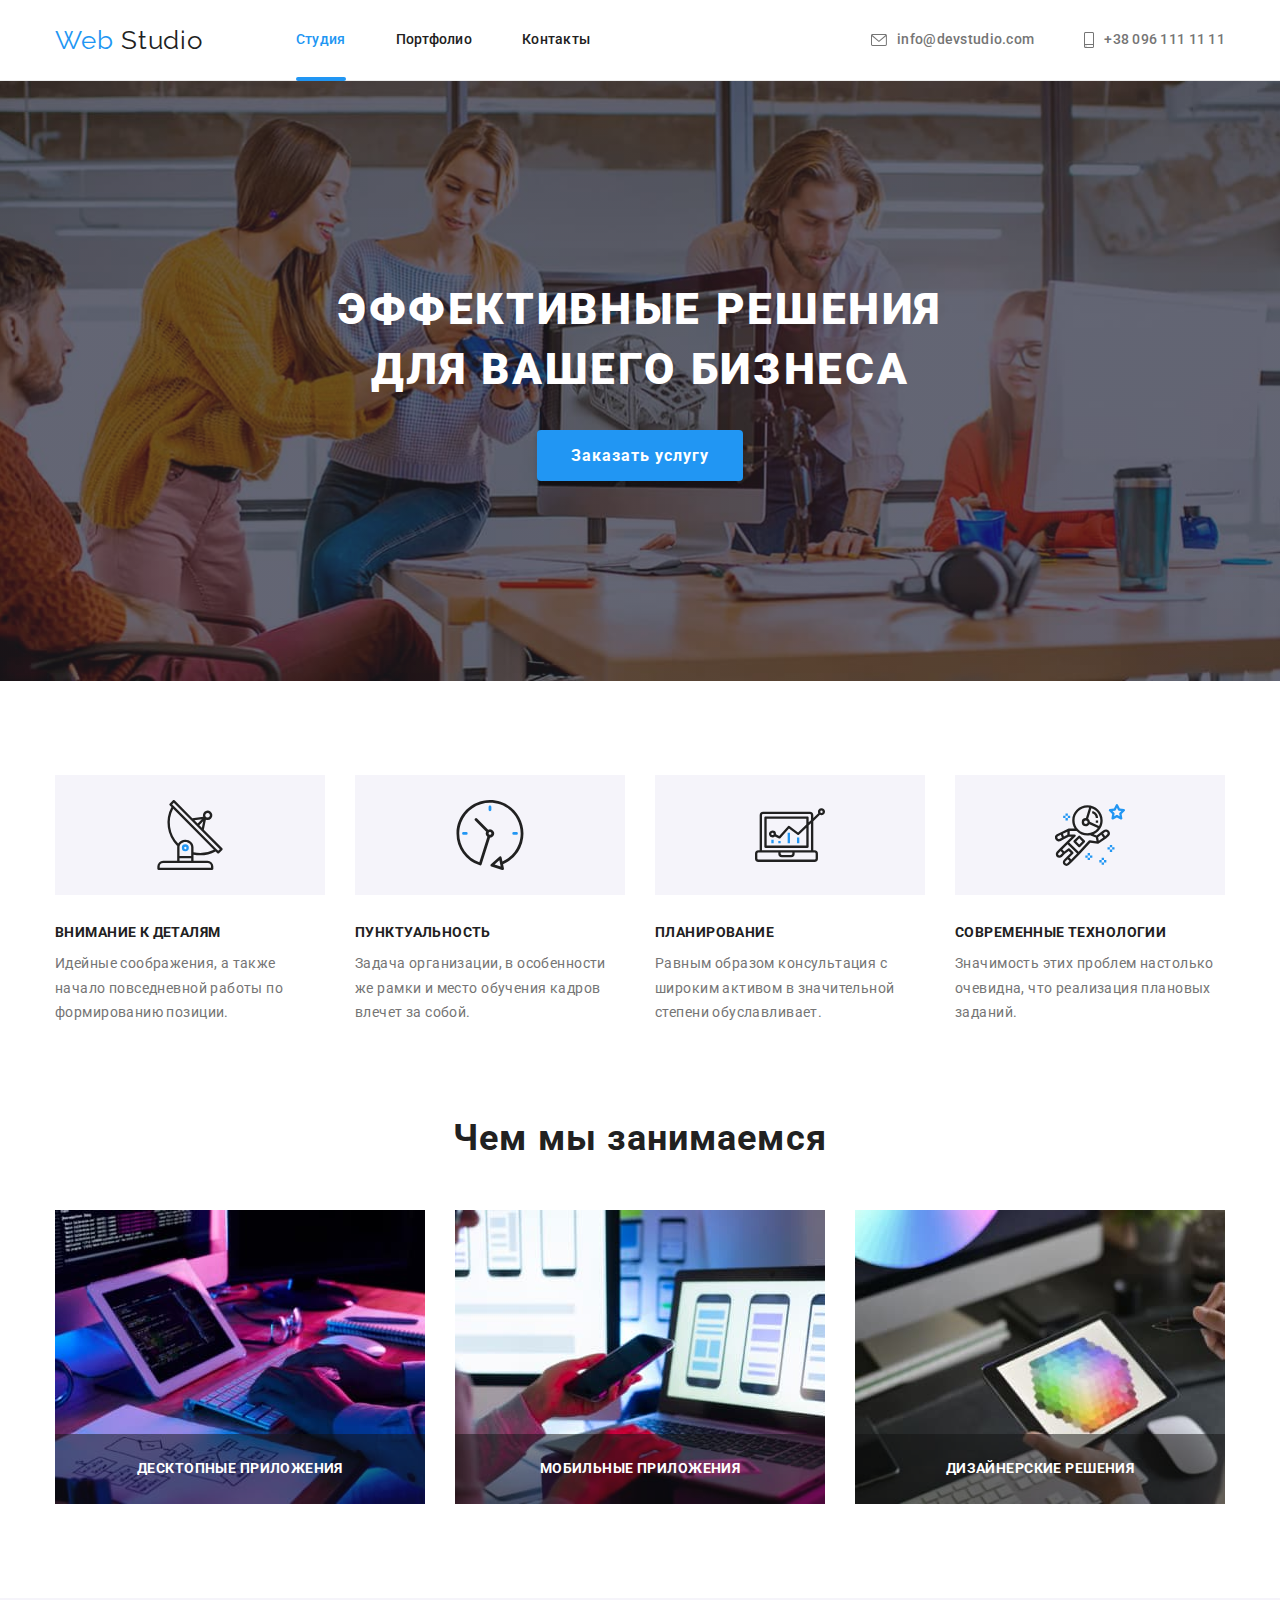
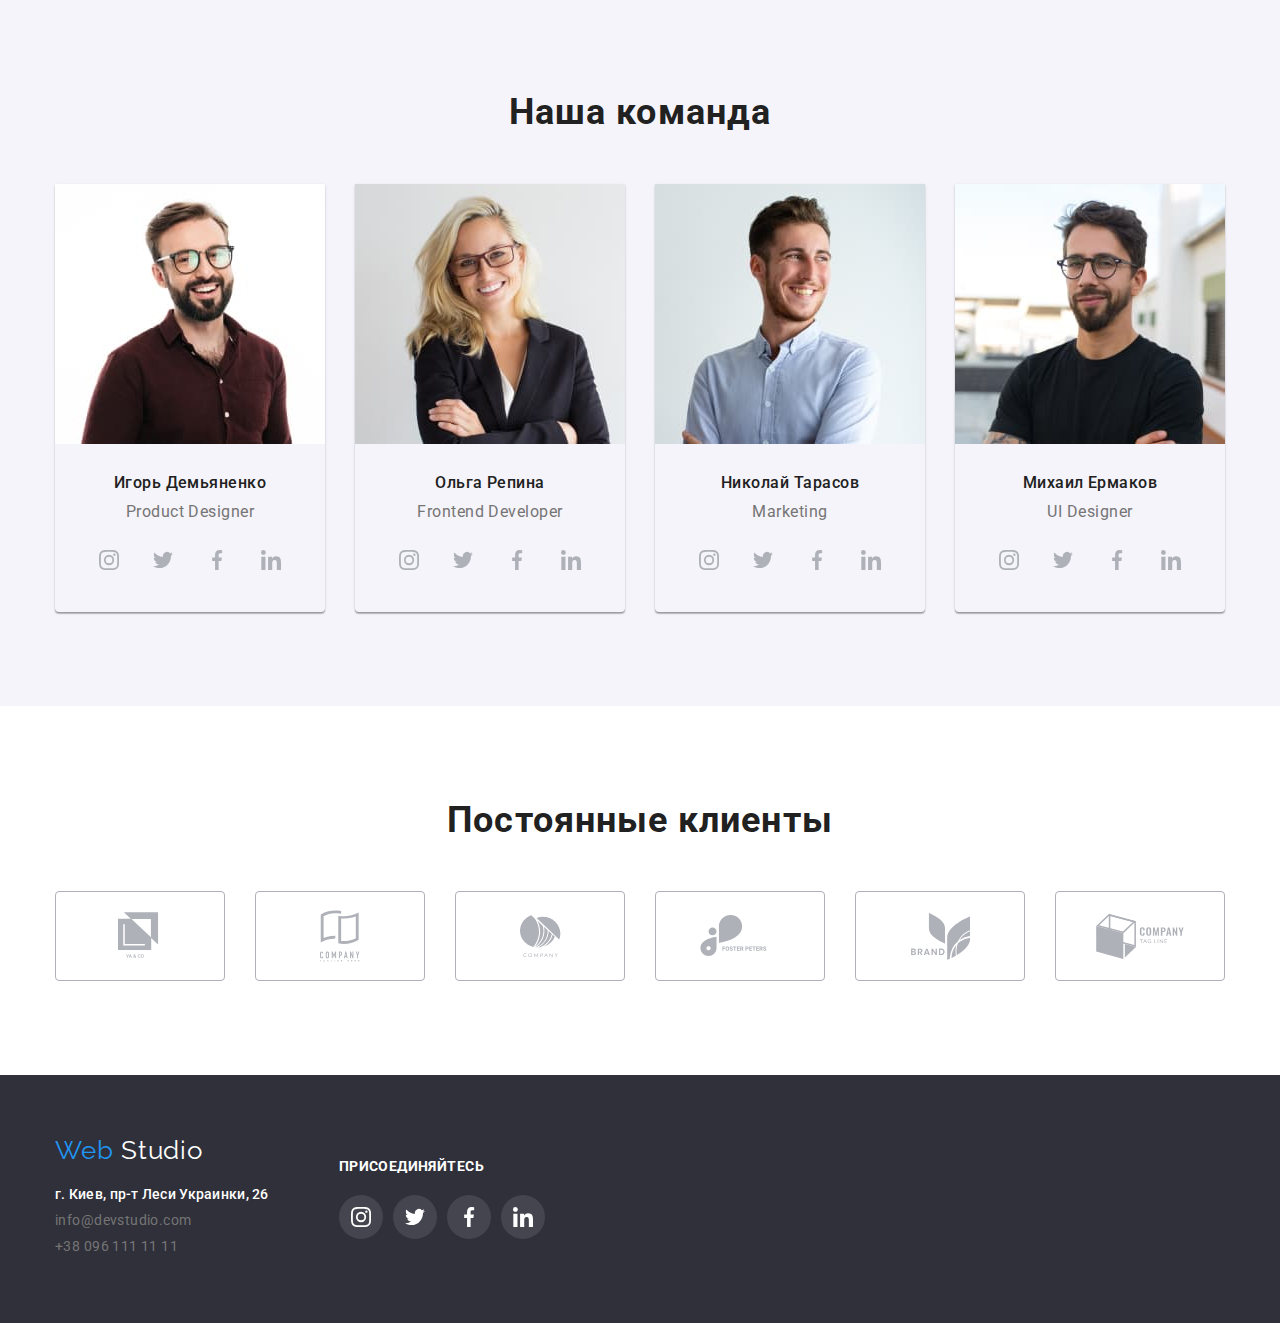
==== index.html @ 1b4ca652 "add animation" ====
<!DOCTYPE html>
<html lang="ru">
	<head>
		<meta charset="UTF-8" />
		<meta name="viewport" content="width=device-width, initial-scale=1.0" />
		<title>Студия</title>
		<link
			href="https://fonts.googleapis.com/css2?family=Raleway:wght@700&family=Roboto:wght@400;500;700;900&display=swap"
			rel="stylesheet"
		/>
		<link
			rel="stylesheet"
			href="https://cdnjs.cloudflare.com/ajax/libs/modern-normalize/1.0.0/modern-normalize.min.css"
		/>
		<link rel="stylesheet" href="./css/styles.css" />
	</head>

	<!-- ШАПКА -->

	<body>
		<header class="header-page">
			<div class="container header">
				<nav class="navigation">
					<a class="logo" href="./index.html">
						<span class="web">Web</span>
						Studio
					</a>
					<ul class="list nav">
						<li class="link"><a href="./index.html" class="link-page current">Студия</a></li>
						<li class="link"><a href="./portfolio.html" class="link-page">Портфолио</a></li>
						<li class="link"><a href="#footer" class="link-page">Контакты</a></li>
					</ul>
				</nav>
				<ul class="list address up">
					<li class="link">
						<a href="mailto:info@devstudio.com" class="link-contacts up">
							<svg class="icon-address" width="16px" height="12px">
								<use href="./images/icon/sprite.svg#icon-mail"></use>
							</svg>
							info@devstudio.com
						</a>
					</li>
					<li class="link">
						<a href="tel:380961111111" class="link-contacts up">
							<svg class="icon-address" width="10px" height="16px">
								<use href="./images/icon/sprite.svg#icon-smartphone"></use>
							</svg>
							+38 096 111 11 11
						</a>
					</li>
				</ul>
			</div>
		</header>

		<!--HERO-->

		<main>
			<section class="section hero">
				<div class="container hero">
					<h1 class="main">
						Эффективные решения
						<br />
						для вашего бизнеса
					</h1>
					<button class="button-hero" data-modal-open>Заказать услугу</button>
				</div>
			</section>

			<!--ОСОБЕННОСТИ-->

			<section class="section features">
				<div class="container">
					<h2 hidden>Особенности</h2>
					<ul class="list features">
						<li class="item-features">
							<h3 class="features-head">Внимание к деталям</h3>
							<p class="features-text">
								Идейные соображения, а также начало повседневной работы по формированию позиции.
							</p>
						</li>
						<li class="item-features">
							<h3 class="features-head">Пунктуальность</h3>
							<p class="features-text">
								Задача организации, в особенности же рамки и место обучения кадров влечет за собой.
							</p>
						</li>
						<li class="item-features">
							<h3 class="features-head">Планирование</h3>
							<p class="features-text">
								Равным образом консультация с широким активом в значительной степени обуславливает.
							</p>
						</li>
						<li class="item-features">
							<h3 class="features-head">Современные технологии</h3>
							<p class="features-text">Значимость этих проблем настолько очевидна, что реализация плановых заданий.</p>
						</li>
					</ul>
				</div>
			</section>

			<!--ЧЕМ МЫ ЗАНИМАЕМСЯ-->

			<section class="section">
				<div class="container">
					<h2 class="heading">Чем мы занимаемся</h2>
					<ul class="list heading">
						<li class="item-heading">
							<div class="position heading">
								<img src="./images/img-box1.jpg" width="370" alt="десктопные приложения" />
								<p class="heading-text">Десктопные приложения</p>
							</div>
						</li>
						<li class="item-heading">
							<div class="position heading">
								<img src="./images/img-box2.jpg" width="370" alt="мобильные приложения" />
								<p class="heading-text">Мобильные приложения</p>
							</div>
						</li>
						<li class="item-heading">
							<div class="position heading">
								<img src="./images/img-box3.jpg" width="370" alt="дизайнерские решения" />
								<p class="heading-text">Дизайнерские решения</p>
							</div>
						</li>
					</ul>
				</div>
			</section>

			<!--НАША КОМАНДА-->

			<section class="section team">
				<div class="container">
					<h2 class="heading">Наша команда</h2>
					<ul class="list team">
						<li class="item-team">
							<img src="./images/img-command1.jpg" width="270" alt="Product Designer" />
							<div class="work-div">
								<h3 class="name">Игорь Демьяненко</h3>
								<p class="work">Product Designer</p>
								<ul class="list social">
									<li>
										<a class="link-social" href="">
											<svg class="icon-social" width="20px" height="20px">
												<use href="./images/icon/sprite.svg#icon-instagram"></use>
											</svg>
										</a>
									</li>
									<li>
										<a class="link-social" href="">
											<svg class="icon-social" width="20px" height="20px">
												<use href="./images/icon/sprite.svg#icon-twitter"></use>
											</svg>
										</a>
									</li>
									<li>
										<a class="link-social" href="">
											<svg class="icon-social" width="20px" height="20px">
												<use href="./images/icon/sprite.svg#icon-facebook"></use>
											</svg>
										</a>
									</li>
									<li>
										<a class="link-social" href="">
											<svg class="icon-social" width="20px" height="20px">
												<use href="./images/icon/sprite.svg#icon-linkedin"></use>
											</svg>
										</a>
									</li>
								</ul>
							</div>
						</li>
						<li class="item-team">
							<img src="./images/img-command2.jpg" width="270" alt="Frontend Developer" />
							<div class="work-div">
								<h3 class="name">Ольга Репина</h3>
								<p class="work">Frontend Developer</p>
								<ul class="list social">
									<li>
										<a class="link-social" href="">
											<svg class="icon-social" width="20px" height="20px">
												<use href="./images/icon/sprite.svg#icon-instagram"></use>
											</svg>
										</a>
									</li>
									<li>
										<a class="link-social" href="">
											<svg class="icon-social" width="20px" height="20px">
												<use href="./images/icon/sprite.svg#icon-twitter"></use>
											</svg>
										</a>
									</li>
									<li>
										<a class="link-social" href="">
											<svg class="icon-social" width="20px" height="20px">
												<use href="./images/icon/sprite.svg#icon-facebook"></use>
											</svg>
										</a>
									</li>
									<li>
										<a class="link-social" href="">
											<svg class="icon-social" width="20px" height="20px">
												<use href="./images/icon/sprite.svg#icon-linkedin"></use>
											</svg>
										</a>
									</li>
								</ul>
							</div>
						</li>
						<li class="item-team">
							<img src="./images/img-command3.jpg" width="270" alt="Marketing" />
							<div class="work-div">
								<h3 class="name">Николай Тарасов</h3>
								<p class="work">Marketing</p>
								<ul class="list social">
									<li>
										<a class="link-social" href="">
											<svg class="icon-social" width="20px" height="20px">
												<use href="./images/icon/sprite.svg#icon-instagram"></use>
											</svg>
										</a>
									</li>
									<li>
										<a class="link-social" href="">
											<svg class="icon-social" width="20px" height="20px">
												<use href="./images/icon/sprite.svg#icon-twitter"></use>
											</svg>
										</a>
									</li>
									<li>
										<a class="link-social" href="">
											<svg class="icon-social" width="20px" height="20px">
												<use href="./images/icon/sprite.svg#icon-facebook"></use>
											</svg>
										</a>
									</li>
									<li>
										<a class="link-social" href="">
											<svg class="icon-social" width="20px" height="20px">
												<use href="./images/icon/sprite.svg#icon-linkedin"></use>
											</svg>
										</a>
									</li>
								</ul>
							</div>
						</li>
						<li class="item-team">
							<img src="./images/img-command4.jpg" width="270" alt="UI Designer" />
							<div class="work-div">
								<h3 class="name">Михаил Ермаков</h3>
								<p class="work">UI Designer</p>
								<ul class="list social">
									<li>
										<a class="link-social" href="">
											<svg class="icon-social" width="20px" height="20px">
												<use href="./images/icon/sprite.svg#icon-instagram"></use>
											</svg>
										</a>
									</li>
									<li>
										<a class="link-social" href="">
											<svg class="icon-social" width="20px" height="20px">
												<use href="./images/icon/sprite.svg#icon-twitter"></use>
											</svg>
										</a>
									</li>
									<li>
										<a class="link-social" href="">
											<svg class="icon-social" width="20px" height="20px">
												<use href="./images/icon/sprite.svg#icon-facebook"></use>
											</svg>
										</a>
									</li>
									<li>
										<a class="link-social" href="">
											<svg class="icon-social" width="20px" height="20px">
												<use href="./images/icon/sprite.svg#icon-linkedin"></use>
											</svg>
										</a>
									</li>
								</ul>
							</div>
						</li>
					</ul>
				</div>
			</section>

			<!--ПОСТОЯННЫЕ КЛИЕНТЫ-->

			<section class="section clients">
				<div class="container clients">
					<h2 class="heading">Постоянные клиенты</h2>
					<ul class="list clients">
						<li class="item-clients">
							<a class="link-clients" href="">
								<svg class="icon-clients" width="44.27px" height="49.23px">
									<use href="./images/icon/sprite.svg#icon-logo-1"></use>
								</svg>
							</a>
						</li>
						<li class="item-clients">
							<a class="link-clients" href="">
								<svg class="icon-clients" width="40px" height="52px">
									<use href="./images/icon/sprite.svg#icon-logo-2"></use>
								</svg>
							</a>
						</li>
						<li class="item-clients">
							<a class="link-clients" href="">
								<svg class="icon-clients" width="41px" height="42.6px">
									<use href="./images/icon/sprite.svg#icon-logo-3"></use>
								</svg>
							</a>
						</li>
						<li class="item-clients">
							<a class="link-clients" href="">
								<svg class="icon-clients" width="79.66px" height="42.02px">
									<use href="./images/icon/sprite.svg#icon-logo-4"></use>
								</svg>
							</a>
						</li>
						<li class="item-clients">
							<a class="link-clients" href="">
								<svg class="icon-clients" width="59px" height="47px">
									<use href="./images/icon/sprite.svg#icon-logo-5"></use>
								</svg>
							</a>
						</li>
						<li class="item-clients">
							<a class="link-clients" href="">
								<svg class="icon-clients" width="88.48px" height="45.44px">
									<use href="./images/icon/sprite.svg#icon-logo-6"></use>
								</svg>
							</a>
						</li>
					</ul>
				</div>
			</section>
		</main>

		<!-- FOOTER -->

		<footer class="footer-page" id="footer">
			<div class="container footer">
				<div class="address-footer">
					<div class="logo-footer">
						<a class="logo down" href="./index.html">
							<span class="web">Web</span>
							Studio
						</a>
					</div>
					<address>
						<ul class="list">
							<li class="link-down">
								<a
									href="https://goo.gl/maps/tncFJS4bmtnmpcFF8"
									class="link-contacts address"
									target="_blank"
									rel="noopener noreferrer"
								>
									г. Киев, пр-т Леси Украинки, 26
								</a>
							</li>
							<li class="link-down">
								<a href="mailto:info@devstudio.com" class="link-contacts down">info@devstudio.com</a>
							</li>
							<li class="link-down"><a href="tel:380961111111" class="link-contacts down">+38 096 111 11 11</a></li>
						</ul>
					</address>
				</div>
				<div class="social-footer">
					<h2 class="features-head">Присоединяйтесь</h2>
					<ul class="list social footer">
						<li>
							<a class="link-social footer" href="">
								<svg class="icon-social" width="20px" height="20px">
									<use href="./images/icon/sprite.svg#icon-instagram"></use>
								</svg>
							</a>
						</li>
						<li>
							<a class="link-social footer" href="">
								<svg class="icon-social" width="20px" height="20px">
									<use href="./images/icon/sprite.svg#icon-twitter"></use>
								</svg>
							</a>
						</li>
						<li>
							<a class="link-social footer" href="">
								<svg class="icon-social" width="20px" height="20px">
									<use href="./images/icon/sprite.svg#icon-facebook"></use>
								</svg>
							</a>
						</li>
						<li>
							<a class="link-social footer" href="">
								<svg class="icon-social" width="20px" height="20px">
									<use href="./images/icon/sprite.svg#icon-linkedin"></use>
								</svg>
							</a>
						</li>
					</ul>
				</div>
			</div>
		</footer>

		<!-- MODALKA -->
		<div class="backdrop is-hidden" data-modal>
			<div class="modal">
				<!-- <div class="button-posicion"> -->
				<button class="button-close" data-modal-close>
					<svg class="icon-close" width="18px" height="18px">
						<use href="./images/icon-2/sprite.svg#icon-close"></use>
					</svg>
				</button>
			</div>
			<!-- </div> -->
		</div>
		<script src="./modal.js"></script>
	</body>
</html>
---- css/styles.css ----
/* COLOR */

:root {
	--primary-text-color: #212121;
	--secondary-text-color: #757575;
	--accent-color: #2196f3;
	--page-footer-color: #2f303a;
}

/* TRANSITION */

:root {
	--duration: 2500ms;
	--timming-function: cubic-bezier(0.4, 0, 0.2, 1);
}

/* ВСЯ СТРАНИЦА */

body {
	background-color: #ffffff;
	color: var(--primary-text-color);
	font-family: Roboto, sans-serif;
	font-size: 14px;
	font-style: normal;

	margin-left: auto;
	margin-right: auto;

	padding-top: 80px;

	/* position: relative;
	top: 0;
	left: 0;
	width: 100%;
	height: 100%;
	background-color: #111111;
	opacity: 0.5; */
}
h1,
h2,
h3,
h4,
h5,
h6,
p {
	margin-top: 0;
	margin-bottom: 0;
}

img {
	display: block;
}
.list {
	list-style: none;
	margin: 0;
	padding: 0;
}
.section {
	padding-top: 94px;
	padding-bottom: 94px;
}
.container {
	width: 1200px;
	padding-left: 15px;
	padding-right: 15px;
	margin-left: auto;
	margin-right: auto;
}
.heading {
	font-weight: 700;
	font-size: 36px;
	line-height: 1.16;
	text-align: center;
	letter-spacing: 0.03em;

	margin-bottom: 50px;
}
.list.features,
.list.heading,
.list.team,
.list.portfolio,
.list.content,
.list.clients,
.list.address.up {
	display: flex;
	align-items: center;
}

/* ЛОГОТИП */

.logo {
	color: #212121;
	font-family: Raleway, sans-serif;
	font-size: 26px;
	line-height: 1.19;
	letter-spacing: 0.03em;
	text-decoration: none;
}
.web {
	color: #2196f3;
}
/* ШАПКА */

.link-page {
	font-weight: 500;
	font-size: 14px;
	line-height: 1.14;
	letter-spacing: 0.02em;
	color: var(--primary-text-color);
	text-decoration: none;

	display: block;
	padding-top: 32px;
	padding-bottom: 32px;

	transition: color var(--duration) var(--timming-function);
}
.list.nav {
	margin-left: 93px;
}
.link-page:hover,
.link-page:focus {
	color: var(--accent-color);
}
.link-page.current {
	color: var(--accent-color);
}
.link-contacts {
	font-weight: 500;
	line-height: 1.14;
	letter-spacing: 0.02em;
	color: var(--secondary-text-color);
	text-decoration: none;

	transition: color var(--duration) var(--timming-function);
}
.link-contacts:hover,
.link-contacts:focus {
	color: var(--accent-color);
}
.header-page {
	border-bottom: 1px solid #ececec;
	position: fixed;
	width: 100%;
	top: 0;
	background-color: #fff;
	z-index: 2;
}

/* ПОДСВЕТКА СТРАНИЦЫ ПОЛОСКОЙ */

.link .link-page.current {
	display: flex;
	position: relative;
}
.link .link-page.current::after {
	content: "";
	position: absolute;
	bottom: -1px;
	width: 100%;
	height: 4px;
	background-color: var(--accent-color);
	border-radius: 2px;
}

/* ИКОНКИ В ШАПКЕ */

.link-contacts.up {
	display: inline-flex;
	align-items: center;

	padding-top: 32px;
	padding-bottom: 32px;

	fill: var(--secondary-text-color);
}
.link-contacts.up:hover {
	fill: var(--accent-color);
}
.icon-address {
	margin-right: 10px;

	transition: fill var(--duration) var(--timming-function);
}

/* MODALKA */
.backdrop {
	position: fixed;
	top: 0;
	left: 0;
	height: 100%;
	width: 100%;

	opacity: 1;
	background-color: rgba(0, 0, 0, 0.2);

	z-index: 3;
}
.backdrop.is-hidden {
	opacity: 0;
	pointer-events: none;
}
.modal {
	display: flex;
	position: absolute;
	top: 50%;
	left: 50%;
	transform: translate(-50%, -50%);

	min-width: 528px;
	min-height: 681px;
	padding: 15px;
	background: #ffffff;
	box-shadow: 0px 1px 3px rgba(0, 0, 0, 0.12), 0px 1px 1px rgba(0, 0, 0, 0.14), 0px 2px 1px rgba(0, 0, 0, 0.2);
	border-radius: 4px;
}
.button-close {
	cursor: pointer;
	width: 30px;
	height: 30px;
	fill: var(--secondary-text-color);
	border-radius: 50%;

	display: flex;
	align-items: center;
	justify-content: center;

	position: absolute;
	right: 8px;
	top: 8px;
	padding: 0px;
	border: 1px solid rgba(0, 0, 0, 0.1);

	transition: fill var(--duration) var(--timming-function);
}
.button-close:hover,
.button-close:focus {
	fill: var(--accent-color);
}

/* HERO */

.section.hero {
	text-align: center;
	padding-bottom: 200px;
	padding-top: 200px;

	background-color: var(--page-footer-color);
	background-image: linear-gradient(to right, rgba(47, 48, 58, 0.4), rgba(47, 48, 58, 0.4)),
		url(../images/background.jpg);
	background-repeat: no-repeat;
	background-position: center;
	background-size: cover;
}
.main {
	color: #fff;
	font-weight: 900;
	font-size: 44px;
	line-height: 1.36;
	text-align: center;
	letter-spacing: 0.06em;
	text-transform: uppercase;

	margin-bottom: 30px;
}
.button-hero {
	cursor: pointer;
	color: #ffffff;
	background-color: #2196f3;
	font-weight: 700;
	font-size: 16px;
	line-height: 1.85;
	letter-spacing: 0.06em;

	box-shadow: 0px 4px 4px rgba(0, 0, 0, 0.15);
	border-radius: 4px;
	border: none;
	text-decoration: none;

	padding: 11px 34px;
	display: inline-block;
	min-width: 200px;
}

.button-hero:hover {
	transform: rotate(360deg);
	transition: transform 2s cubic-bezier(0.4, 0, 0.2, 1);
}

/* ОСОБЕННОСТИ */

.features-head {
	font-weight: bold;
	font-size: 14px;
	line-height: 1.14;
	letter-spacing: 0.03em;
	text-transform: uppercase;

	margin-bottom: 10px;
}
.features-text {
	font-weight: 400;
	font-size: 14px;
	line-height: 1.74;
	letter-spacing: 0.03em;
	color: var(--secondary-text-color);
	text-transform: none;

	margin-top: 0;
	margin-bottom: 0;
}
.list.features {
	margin-left: -30px;
}
.item-features {
	margin-left: 30px;
	flex-basis: calc(100% / 4 - 30px);
}

/* ПСЕВДОЭЛЕМЕНТЫ */

.item-features::before {
	content: "";
	height: 120px;
	display: block;
	margin-bottom: 30px;

	background-color: #f5f4fa;
	background-repeat: no-repeat;
	background-position: center;

	background-image: url(../images/icon/Vector.svg);
}
.item-features:nth-child(2)::before {
	background-image: url(../images/icon/clock\ .svg);
}
.item-features:nth-child(3)::before {
	background-image: url(../images/icon/Vector\ 3.svg);
}
.item-features:nth-child(4)::before {
	background-image: url(../images/icon/astronaut\ .svg);
}

/* ЧЕМ МЫ ЗАНИМАЕМСЯ */

.section.features {
	padding-bottom: 0px;
}
.heading-text {
	color: #fff;
	font-weight: bold;
	font-size: 14px;
	line-height: 1.14;
	text-align: center;
	letter-spacing: 0.03em;
	text-transform: uppercase;

	position: absolute;
	bottom: 27px;
	left: 50%;
	width: 100%;

	transform: translate(-50%);
}

.list.heading {
	margin-left: -30px;
	margin-bottom: 0;
}
.item-heading {
	width: 370px;
	margin-left: 30px;
	flex-basis: calc(100% / 3 - 30px);

	/* position: relative;
	display: flex; */
	/* justify-content: center; */
}
.position.heading::before {
	display: inline-block;
	position: absolute;
	content: "";
	width: 370px;
	height: 70px;
	background-color: #111111;
	opacity: 0.5;
	bottom: 0;
	left: 0;
}
.position.heading {
	margin: 0;
}

/* НАША КОМАНДА */

.section.team {
	background-color: #f5f4fa;
}
.name {
	font-weight: 500;
	font-size: 16px;
	line-height: 1.18;
	letter-spacing: 0.03em;

	margin-bottom: 10px;
}
.work {
	font-weight: 400;
	font-size: 16px;
	line-height: 1.18;
	letter-spacing: 0.03em;
	color: var(--secondary-text-color);
}
.work-div {
	padding-top: 30px;
	padding-bottom: 30px;
}
.list.team {
	margin-right: -30px;
	text-align: center;
}
.item-team {
	box-shadow: 0px 1px 3px rgba(0, 0, 0, 0.12), 0px 1px 1px rgba(0, 0, 0, 0.14), 0px 2px 1px rgba(0, 0, 0, 0.2);
	border-radius: 0px 0px 4px 4px;

	margin-right: 30px;
	width: calc(100% / 4 - 30px);
}
.item-team:nth-child(4n) {
	margin-right: 0;
}

/* CСЫЛКИ НА СОЦ СЕТИ */

.list.social {
	display: flex;
	justify-content: center;
	margin-top: 16px;
}
.list.social li {
	width: 44px;
	height: 44px;
}
.list.social li + li {
	margin-left: 10px;
}
.link-social {
	display: flex;
	width: 44px;
	height: 44px;
	border-radius: 50%;
	justify-content: center;
	align-items: center;
	fill: #afb1b8;

	transition: background-color var(--duration) var(--timming-function), fill var(--duration) var(--timming-function);
}
.link-social:hover {
	background-color: var(--accent-color);
	fill: #fff;
}

/* ПОРТФОЛИО */

.button {
	color: var(--primary-text-color);
	background-color: #f5f4fa;
	font-weight: 500;
	font-size: 16px;
	line-height: 1.6;
	text-align: center;
	letter-spacing: 0.03em;
	border: none;
	border-radius: 4px;

	padding: 6px 22px;
	display: inline-block;
	min-width: 73px;

	cursor: pointer;

	transition: background-color var(--duration) var(--timming-function), color var(--duration) var(--timming-function),
		box-shadow var(--duration) var(--timming-function);
}
.button:hover,
.button:focus {
	background-color: var(--accent-color);
	color: #ffffff;
	box-shadow: 0px 3px 1px rgba(0, 0, 0, 0.1), 0px 1px 2px rgba(0, 0, 0, 0.08), 0px 2px 2px rgba(0, 0, 0, 0.12);
}
.list.portfolio {
	justify-content: center;
	margin-bottom: 50px;
}
.list.portfolio .item-portfolio + .item-portfolio {
	margin-left: 8px;
}
.item-content img {
	width: 370px;
	text-align: center;
}
.list.content {
	flex-wrap: wrap;
	margin-right: -30px;
}
.item-content {
	width: calc(100% / 3 - 30px);
	margin-right: 30px;

	margin-bottom: 30px;

	transition: box-shadow var(--duration) var(--timming-function);
}
.text-content {
	border: 1px solid #eeeeee;
	padding: 20px 24px;
}
.item-content:nth-child(3n) {
	margin-right: 0;
}
.item-content:nth-last-child(-n + 3) {
	margin-bottom: 0;
}
.company {
	color: var(--primary-text-color);
	font-weight: 700;
	font-size: 18px;
	line-height: 2;
	letter-spacing: 0.06em;

	margin-bottom: 4px;
}
.categories {
	color: var(--secondary-text-color);
	font-weight: normal;
	font-size: 16px;
	line-height: 1.87;
	letter-spacing: 0.03em;
}
.link-content {
	text-decoration: none;
}
.item-content:hover,
.item-content:focus {
	box-shadow: 0px 1px 1px rgba(0, 0, 0, 0.12), 0px 4px 4px rgba(0, 0, 0, 0.06), 1px 4px 6px rgba(0, 0, 0, 0.16);
}

/*  ПОЗИЦИОНИРОВАНИЕ */

.position {
	position: relative;
	overflow: hidden;
}

.position-container {
	position: absolute;
	transform: translateY(100%);
	transition: transform var(--duration) var(--timming-function);
	top: 0;
	left: 0;
	width: 100%;
	height: 100%;

	background-color: rgba(33, 150, 243, 0.9);
	padding: 63px 24px;

	overflow: auto;
}

.position-text {
	color: #fff;
	font-weight: 400;
	font-size: 18px;
	line-height: 1.55;
	letter-spacing: 0.03em;
	font-style: none;
}
.item-content:hover .position-container {
	transform: translateY(0);
}

/* ПОСТОЯННЫЕ КЛИЕНТЫ */

.list.clients {
	align-items: center;
	justify-content: center;
}

.link-clients {
	display: flex;
	align-items: center;
	justify-content: center;

	width: 170px;
	height: 90px;

	fill: #afb1b8;

	border: 1px solid #afb1b8;
	box-sizing: border-box;
	border-radius: 4px;

	transition: border-color var(--duration) var(--timming-function), fill var(--duration) var(--timming-function);
}
.link-clients:hover {
	fill: var(--accent-color);
	border-color: var(--accent-color);
}
/* .item-clients {
  width: calc(100% - 30px / 6);
} */
.item-clients:not(:last-child) {
	margin-right: 30px;
}

/* ФУТЕР */

.footer-page {
	background-color: var(--page-footer-color);
}
.logo.down {
	color: #ffffff;
}
.container.footer {
	padding-top: 60px;
	padding-bottom: 60px;
}
.logo-footer {
	margin-bottom: 20px;
}
.link-contacts.down {
	font-weight: 400;
	line-height: 1.17;
	letter-spacing: 0.03em;
}
.link-down {
	margin-bottom: 9px;
	font-style: normal;
}
.link-contacts.address {
	color: #ffffff;

	transition: color var(--duration) var(--timming-function);
}
.link-contacts.address:hover,
.link-contacts.address:focus {
	color: var(--accent-color);
}
.list.nav,
.list.address,
.navigation {
	display: flex;
	align-items: center;
}
.container.header {
	display: flex;
	align-items: center;
	justify-content: space-between;
}
.list.nav .link + .link {
	margin-left: 50px;
}
.list.address .link + .link {
	margin-left: 50px;
}

/* ФУТЕР ФЛЕКС */

.container.footer {
	display: flex;
	align-items: center;
	justify-content: start;
}
.social-footer {
	margin-left: 70px;
}
.social-footer h2 {
	color: #fff;
	margin-bottom: 20px;
}
.list.social.footer {
	margin-top: 0;
}
.link-social.footer {
	fill: #fff;
	background-color: rgba(255, 255, 255, 0.1);

	transition: background-color var(--duration) var(--timming-function);
	/* transition: background-color var(--duration) var(--timming-function); */
}
.link-social.footer:hover {
	background-color: var(--accent-color);
}
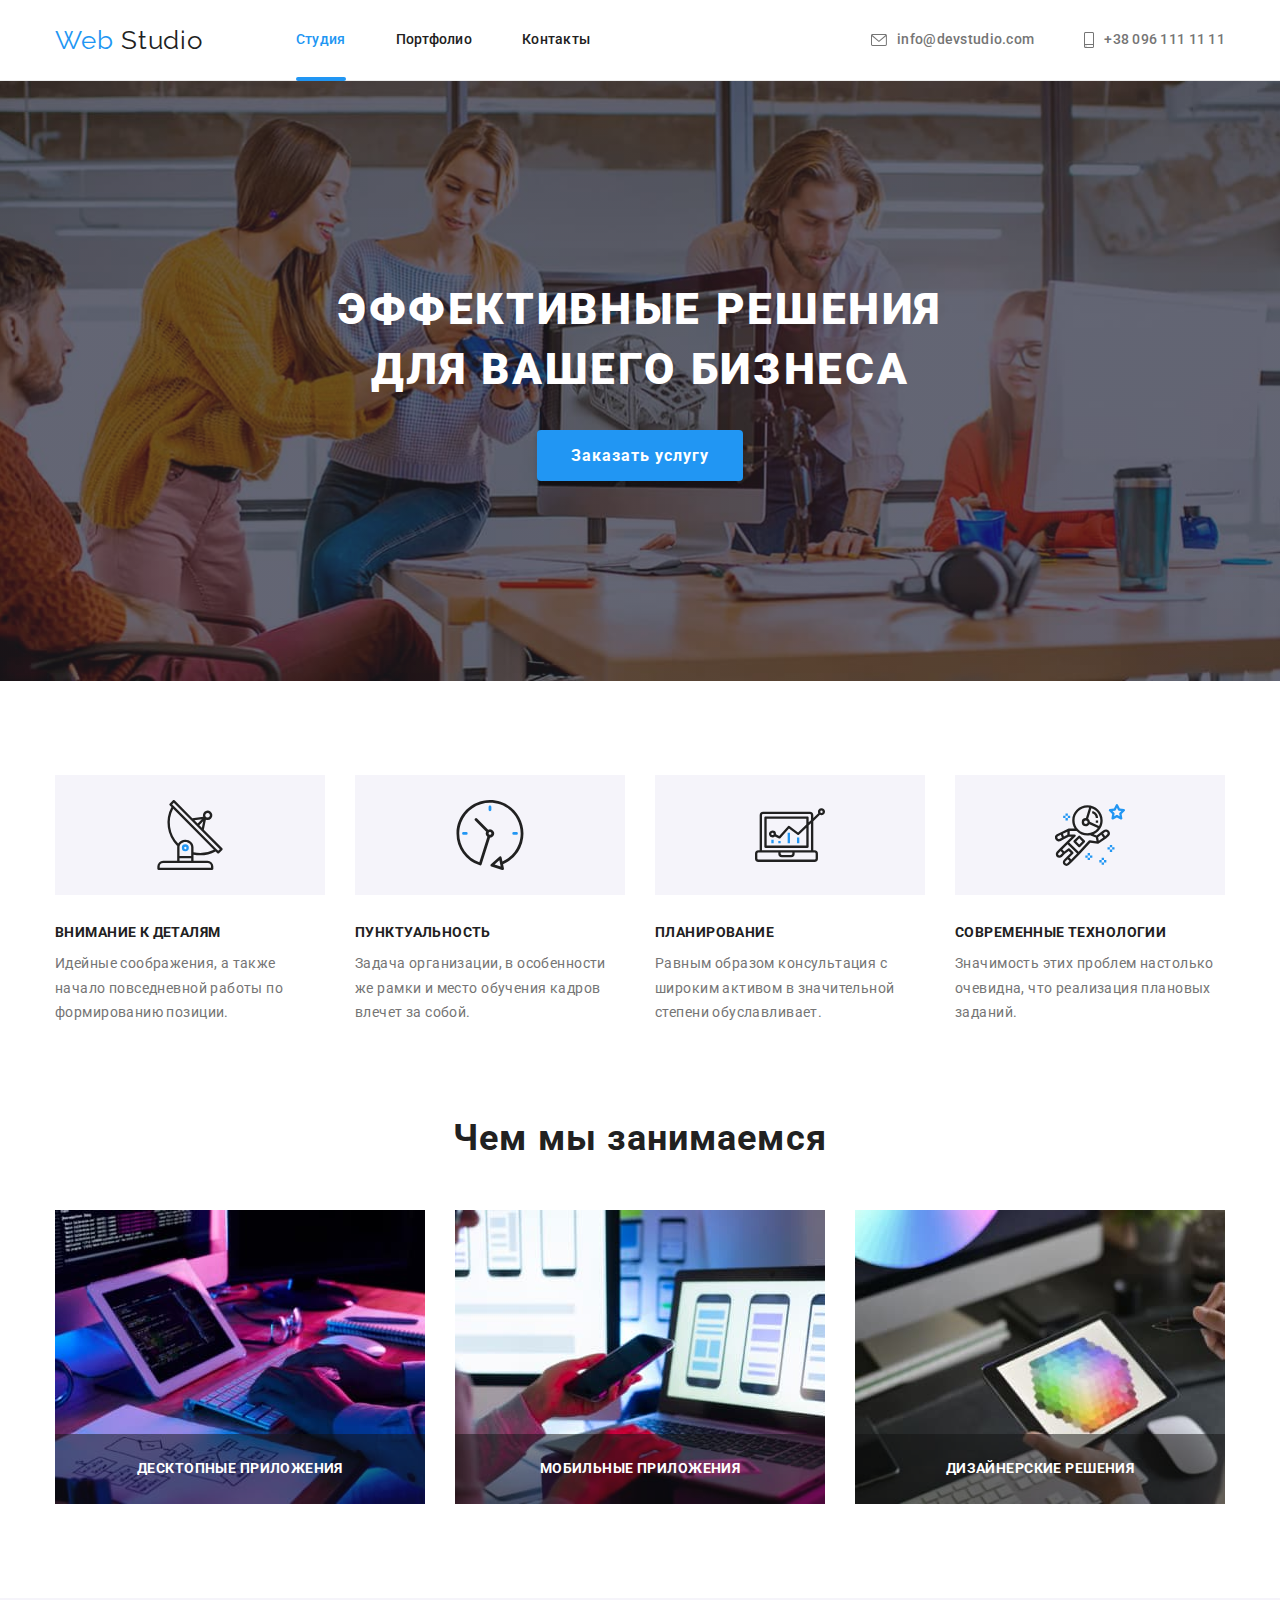
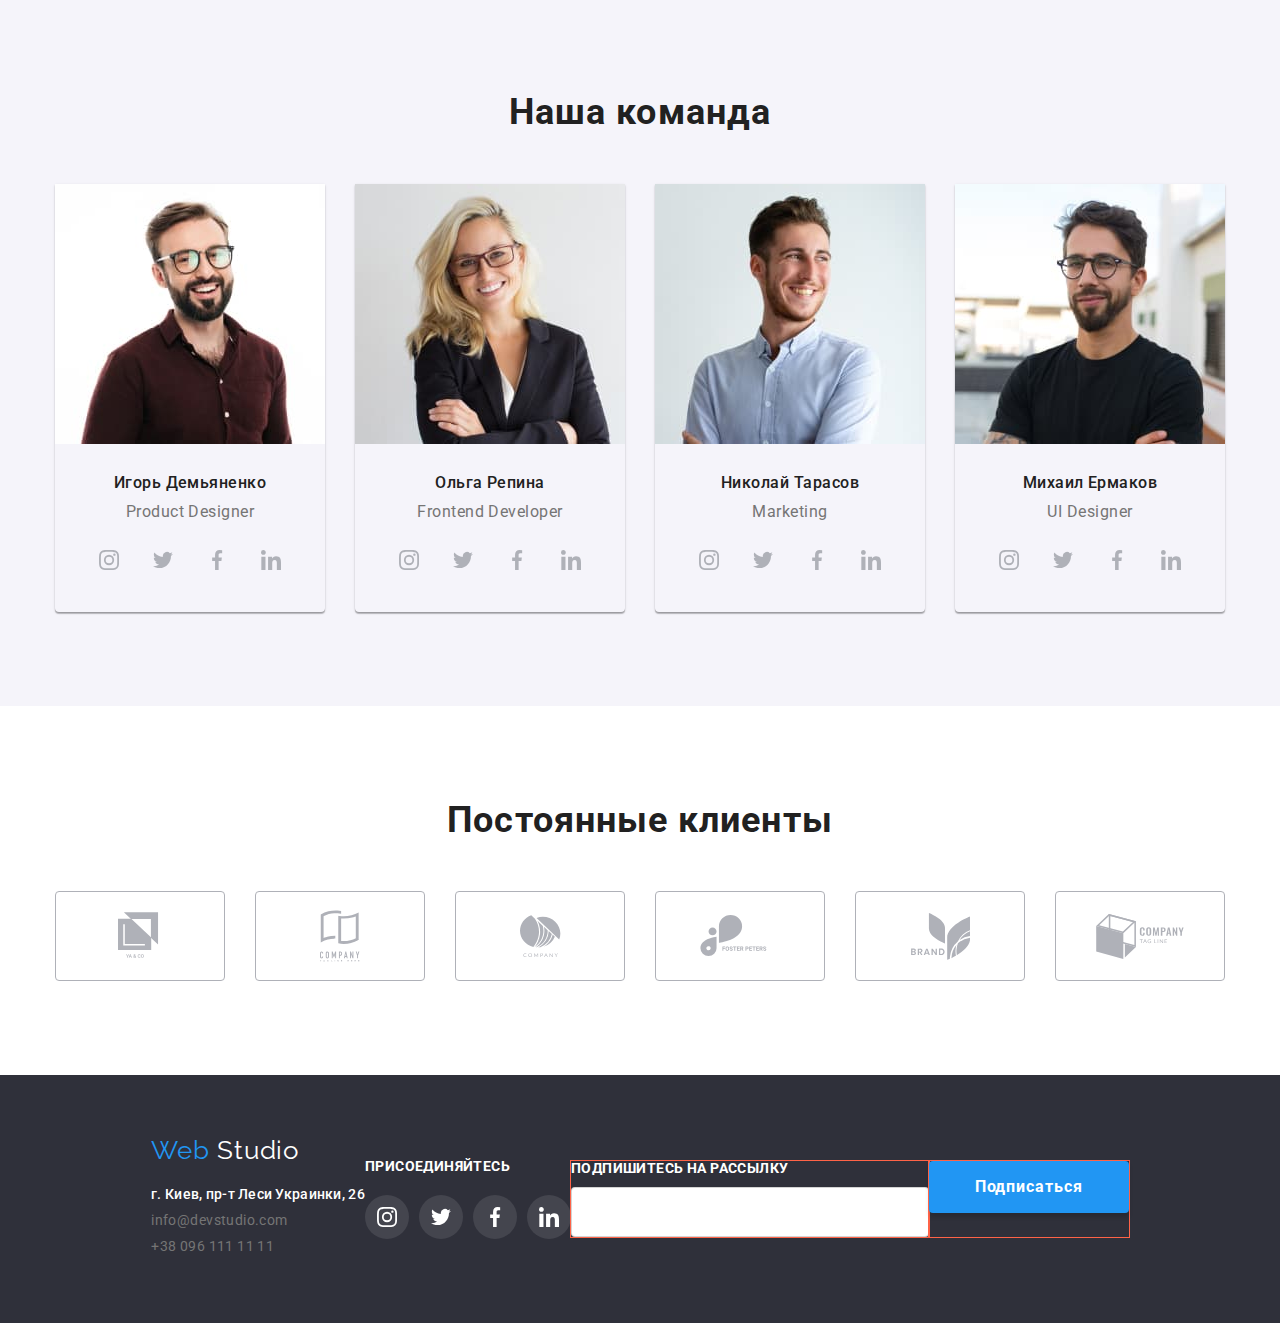
==== commit f95dd8d1: "add form footer" ====
--- a/index.html
+++ b/index.html
@@ -341,7 +341,7 @@
 
 		<footer class="footer-page" id="footer">
 			<div class="container footer">
-				<div class="address-footer">
+				<div class="aline-footer">
 					<div class="logo-footer">
 						<a class="logo down" href="./index.html">
 							<span class="web">Web</span>
@@ -367,7 +367,7 @@
 						</ul>
 					</address>
 				</div>
-				<div class="social-footer">
+				<div class="aline-footer down">
 					<h2 class="features-head">Присоединяйтесь</h2>
 					<ul class="list social footer">
 						<li>
@@ -399,6 +399,15 @@
 							</a>
 						</li>
 					</ul>
+				</div>
+				<div class="aline-footer send">
+					<form class="form-footer">
+						<div class="form-field send">
+							<b class="features-head">Подпишитесь на рассылку</b>
+							<input type="email" name="mail" />
+						</div>
+						<div class="form-field send"><button class="button-hero" type="submit">Подписаться</button></div>
+					</form>
 				</div>
 			</div>
 		</footer>
@@ -412,9 +421,44 @@
 						<use href="./images/icon-2/sprite.svg#icon-close"></use>
 					</svg>
 				</button>
+				<form class="form js-speaker-form">
+					<b>Оставьте свои данные, мы вам перезвоним</b>
+					<div class="form-field">
+						<label for="name">Имя</label>
+						<input type="text" name="name" id="name" />
+					</div>
+
+					<div class="form-field"><label for="tel">Телефон</label><input type="tel" name="tel" id="tel" /></div>
+
+					<div class="form-field"><label for="mail">Почта</label><input type="email" name="mail" id="mail" /></div>
+
+					<div class="form-field comment">
+						<label for="comment">Комментарий</label>
+						<textarea name="comment" id="comment" rows="8" placeholder="Введите текст"></textarea>
+					</div>
+
+					<div class="">
+						<label hidden for="policy">Условия договора</label>
+						<input hidden type="checkbox" name="policy" id="policy" />
+					</div>
+
+					<div>
+						<p class="policy">Соглашаюсь с рассылкой и принимаю <span class="policy-item">Условия договора</span></p>
+					</div>
+					<div class="btn-center"><button class="button-hero" type="submit">Отправить</button></div>
+				</form>
 			</div>
 			<!-- </div> -->
 		</div>
 		<script src="./modal.js"></script>
+		<script>
+			;(() => {
+				document.querySelector(".js-speaker-form").addEventListener("submit", (e) => {
+					e.preventDefault()
+
+					new FormData(e.currentTarget).forEach((value, name) => console.log(`${name}: ${value}`))
+				})
+			})()
+		</script>
 	</body>
 </html>
--- a/css/styles.css
+++ b/css/styles.css
@@ -10,7 +10,7 @@
 /* TRANSITION */
 
 :root {
-	--duration: 2500ms;
+	--duration: 250ms;
 	--timming-function: cubic-bezier(0.4, 0, 0.2, 1);
 }
 
@@ -147,13 +147,52 @@
 	z-index: 2;
 }
 
+.logo-footer {
+	margin-bottom: 20px;
+}
+.link-contacts.down {
+	font-weight: 400;
+	line-height: 1.17;
+	letter-spacing: 0.03em;
+}
+.link-down {
+	margin-bottom: 9px;
+	font-style: normal;
+}
+.link-contacts.address {
+	color: #ffffff;
+
+	transition: color var(--duration) var(--timming-function);
+}
+.link-contacts.address:hover,
+.link-contacts.address:focus {
+	color: var(--accent-color);
+}
+.list.nav,
+.list.address,
+.navigation {
+	display: flex;
+	align-items: center;
+}
+.container.header {
+	display: flex;
+	align-items: center;
+	justify-content: space-between;
+}
+.list.nav .link + .link {
+	margin-left: 50px;
+}
+.list.address .link + .link {
+	margin-left: 50px;
+}
+
 /* ПОДСВЕТКА СТРАНИЦЫ ПОЛОСКОЙ */
 
 .link .link-page.current {
 	display: flex;
 	position: relative;
 }
-.link .link-page.current::after {
+.link .link-page.current::before {
 	content: "";
 	position: absolute;
 	bottom: -1px;
@@ -184,6 +223,7 @@
 }
 
 /* MODALKA */
+
 .backdrop {
 	position: fixed;
 	top: 0;
@@ -195,6 +235,8 @@
 	background-color: rgba(0, 0, 0, 0.2);
 
 	z-index: 3;
+
+	transition: var(--duration) var(--timming-function);
 }
 .backdrop.is-hidden {
 	opacity: 0;
@@ -208,8 +250,8 @@
 	transform: translate(-50%, -50%);
 
 	min-width: 528px;
-	min-height: 681px;
-	padding: 15px;
+	min-height: 581px;
+	padding: 0px;
 	background: #ffffff;
 	box-shadow: 0px 1px 3px rgba(0, 0, 0, 0.12), 0px 1px 1px rgba(0, 0, 0, 0.14), 0px 2px 1px rgba(0, 0, 0, 0.2);
 	border-radius: 4px;
@@ -218,8 +260,12 @@
 	cursor: pointer;
 	width: 30px;
 	height: 30px;
-	fill: var(--secondary-text-color);
+	fill: var(--primary-text-color);
 	border-radius: 50%;
+	text-decoration: none;
+	z-index: 5;
+
+	outline: none;
 
 	display: flex;
 	align-items: center;
@@ -236,6 +282,71 @@
 .button-close:hover,
 .button-close:focus {
 	fill: var(--accent-color);
+}
+
+/* ФОРМА ЗАПОЛНЕНИЯ */
+
+.form {
+	position: relative;
+	width: 448px;
+	outline: 1px solid greenyellow;
+	padding: 40px;
+	box-sizing: content-box;
+}
+
+.form-field {
+	outline: 1px solid tomato;
+	display: flex;
+	flex-direction: column;
+	margin-bottom: 28px;
+}
+.form-field.comment {
+	margin-bottom: 20px;
+}
+
+.form-field:focus {
+	outline: var(--accent-color);
+}
+.form-field > label {
+	margin-bottom: 4px;
+	padding: 0;
+}
+.form-field > label::placeholder {
+	font-size: 12px;
+	line-height: 1.16;
+	letter-spacing: 0.01em;
+	color: rgba(117, 117, 117, 0.5);
+}
+.form-field > input {
+	height: 40px;
+
+	border: 1px solid rgba(33, 33, 33, 0.2);
+	border-radius: 4px;
+}
+
+.form-field > textarea {
+	height: 120px;
+	padding: 12px 16px;
+	resize: none;
+}
+
+.js-speaker-form > button {
+	background-color: slateblue;
+
+	/* position: absolute;
+	bottom: 40px;
+	left: 50%;
+	transform: translateX(-50%); */
+}
+.btn-center {
+	display: block;
+	text-align: center;
+}
+.policy {
+	line-height: 1.71;
+	letter-spacing: 0.03em;
+	color: #757575;
+	margin-bottom: 30px;
 }
 
 /* HERO */
@@ -282,10 +393,10 @@
 	min-width: 200px;
 }
 
-.button-hero:hover {
-	transform: rotate(360deg);
+/* .button-hero:hover {
+	transform: rotate(900deg);
 	transition: transform 2s cubic-bezier(0.4, 0, 0.2, 1);
-}
+} */
 
 /* ОСОБЕННОСТИ */
 
@@ -624,57 +735,22 @@
 .container.footer {
 	padding-top: 60px;
 	padding-bottom: 60px;
-}
-.logo-footer {
-	margin-bottom: 20px;
-}
-.link-contacts.down {
-	font-weight: 400;
-	line-height: 1.17;
-	letter-spacing: 0.03em;
-}
-.link-down {
-	margin-bottom: 9px;
-	font-style: normal;
-}
-.link-contacts.address {
-	color: #ffffff;
-
-	transition: color var(--duration) var(--timming-function);
-}
-.link-contacts.address:hover,
-.link-contacts.address:focus {
-	color: var(--accent-color);
-}
-.list.nav,
-.list.address,
-.navigation {
-	display: flex;
-	align-items: center;
-}
-.container.header {
-	display: flex;
-	align-items: center;
-	justify-content: space-between;
-}
-.list.nav .link + .link {
-	margin-left: 50px;
-}
-.list.address .link + .link {
-	margin-left: 50px;
+	align-items: center;
+	display: flex;
+	justify-content: center;
+	margin-left: auto;
+	margin-right: auto;
 }
 
 /* ФУТЕР ФЛЕКС */
 
-.container.footer {
+/* .container.footer {
 	display: flex;
 	align-items: center;
 	justify-content: start;
-}
-.social-footer {
-	margin-left: 70px;
-}
-.social-footer h2 {
+} */
+
+.aline-footer.down h2 {
 	color: #fff;
 	margin-bottom: 20px;
 }
@@ -691,3 +767,33 @@
 .link-social.footer:hover {
 	background-color: var(--accent-color);
 }
+/* FORM FOOTER */
+
+.form-footer {
+	display: flex;
+	padding: 0;
+}
+.form-field.send {
+	
+	margin: 0;
+	
+}
+
+.form-field.send b {
+	color: #fff;
+}
+
+	
+
+
+.form-field.send > input {
+	width: 358px;
+	height: 50px;
+	margin: 0;
+	padding: 0;
+
+}
+.button-hero.form {
+	display: inline-block;
+	margin-left: 8px;
+} */
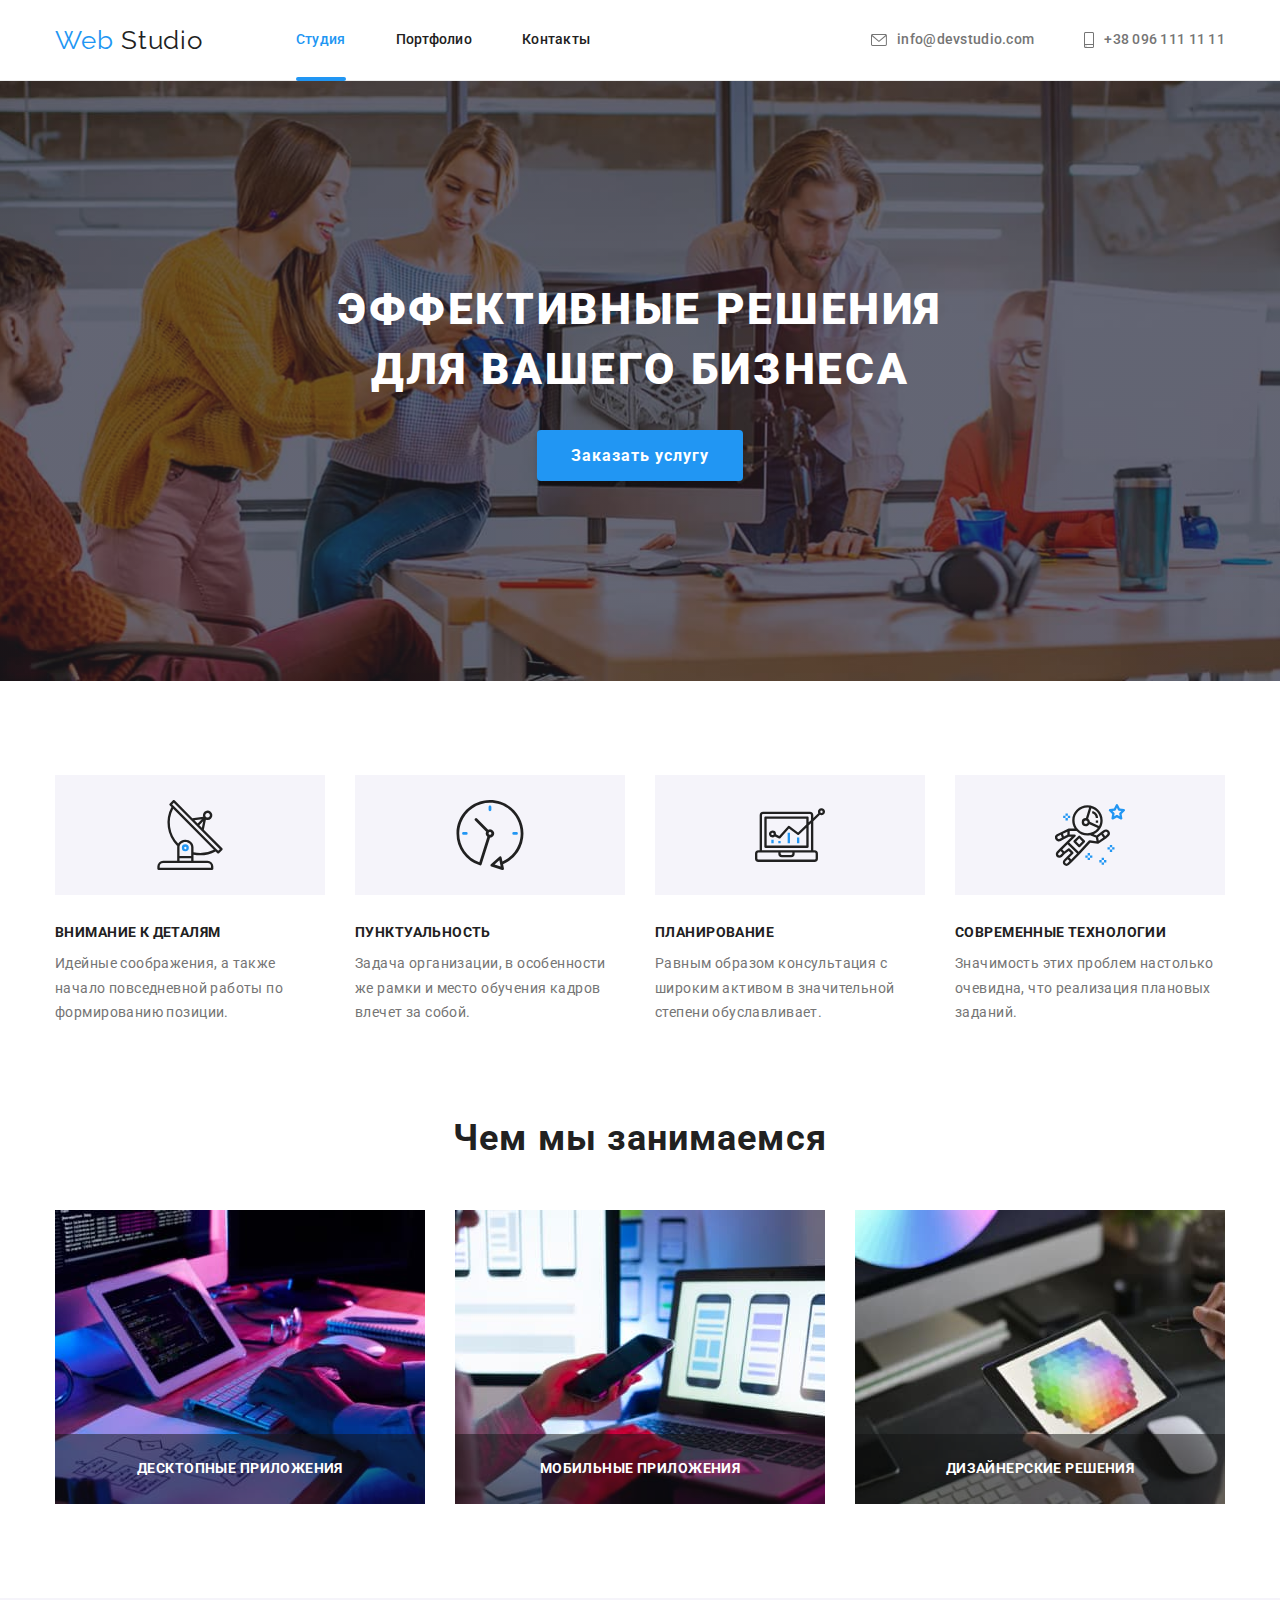
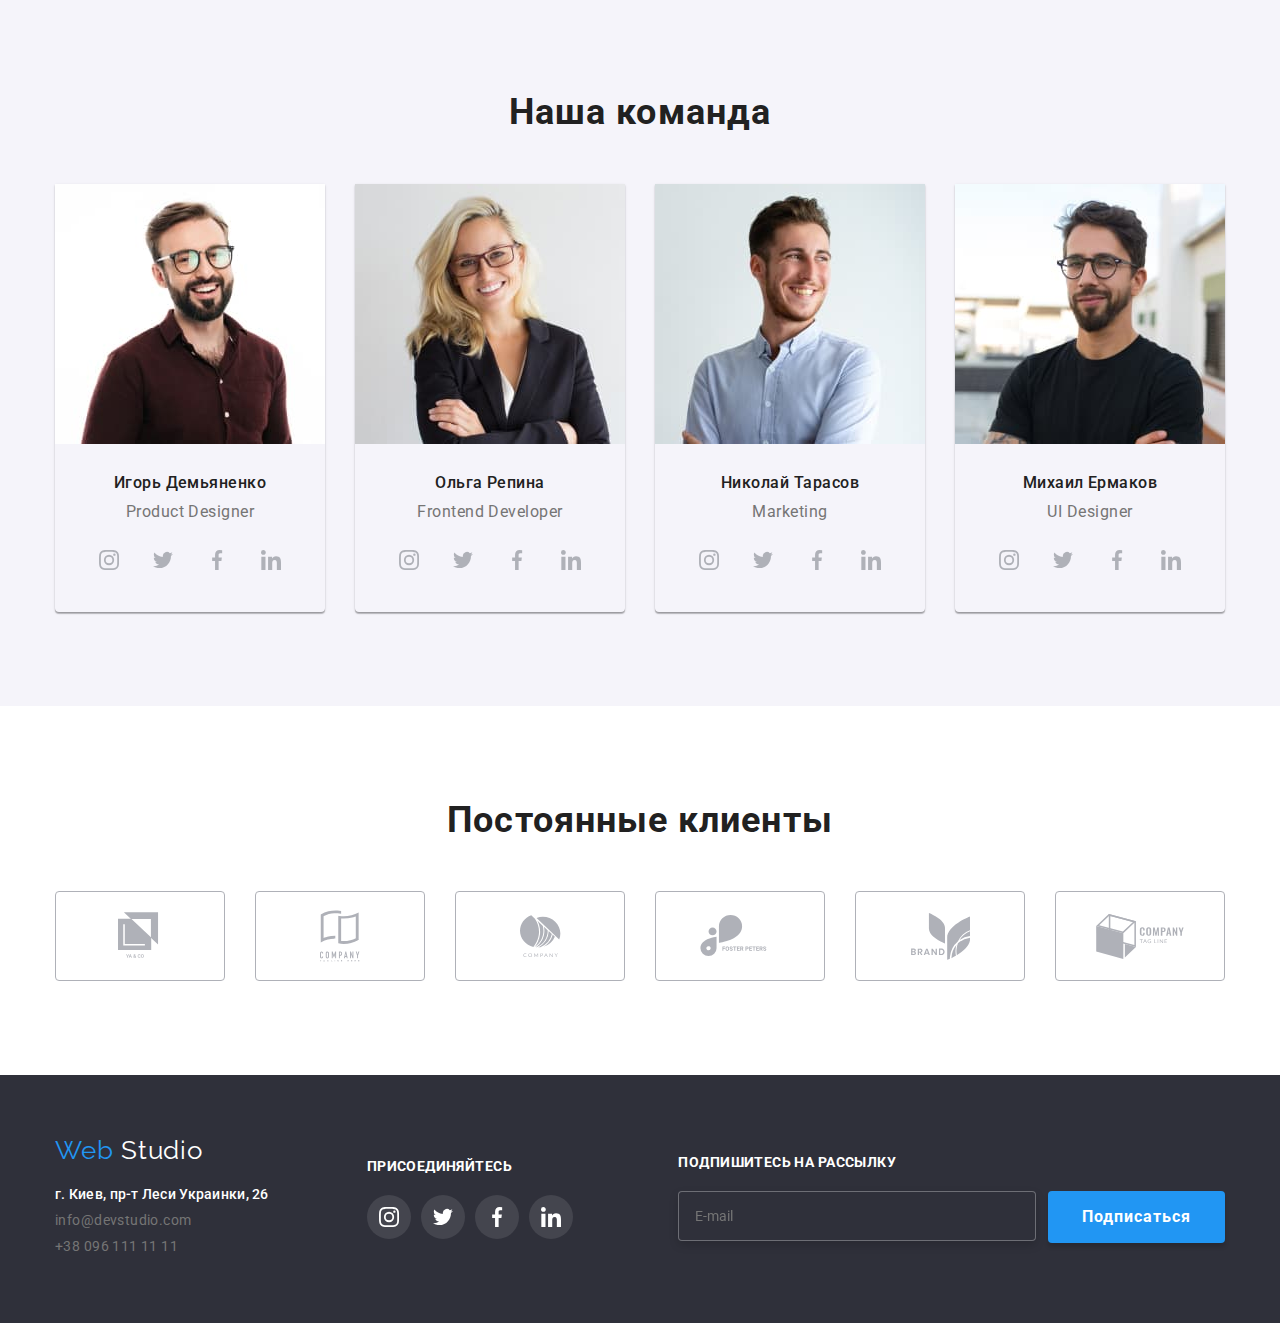
==== commit 8e402527: "rgdfg" ====
--- a/index.html
+++ b/index.html
@@ -341,7 +341,7 @@
 
 		<footer class="footer-page" id="footer">
 			<div class="container footer">
-				<div class="aline-footer">
+				<div class="footer-box">
 					<div class="logo-footer">
 						<a class="logo down" href="./index.html">
 							<span class="web">Web</span>
@@ -367,7 +367,7 @@
 						</ul>
 					</address>
 				</div>
-				<div class="aline-footer down">
+				<div class="footer-box">
 					<h2 class="features-head">Присоединяйтесь</h2>
 					<ul class="list social footer">
 						<li>
@@ -400,15 +400,17 @@
 						</li>
 					</ul>
 				</div>
-				<div class="aline-footer send">
-					<form class="form-footer">
-						<div class="form-field send">
-							<b class="features-head">Подпишитесь на рассылку</b>
-							<input type="email" name="mail" />
-						</div>
-						<div class="form-field send"><button class="button-hero" type="submit">Подписаться</button></div>
+				<!-- <div class="aline-footer send"> -->
+
+				<div class="footer-box">
+					<b class="features-head">Подпишитесь на рассылку</b>
+					<form class="footer-form">
+						<input class="mail-footer" type="email" name="mail" placeholder="E-mail" />
+
+						<button class="button-footer" type="submit">Подписаться</button>
 					</form>
 				</div>
+				<!-- </div> -->
 			</div>
 		</footer>
 
@@ -424,8 +426,14 @@
 				<form class="form js-speaker-form">
 					<b>Оставьте свои данные, мы вам перезвоним</b>
 					<div class="form-field">
-						<label for="name">Имя</label>
-						<input type="text" name="name" id="name" />
+						<label for="name" class="form-label">Имя</label>
+						<input type="text" name="name" id="name" class="form-input" /><svg
+							class="icon-form"
+							width="18px"
+							height="18px"
+						>
+							<use href="./images/icon-2/sprite.svg#icon-person"></use>
+						</svg>
 					</div>
 
 					<div class="form-field"><label for="tel">Телефон</label><input type="tel" name="tel" id="tel" /></div>
--- a/css/styles.css
+++ b/css/styles.css
@@ -220,133 +220,6 @@
 	margin-right: 10px;
 
 	transition: fill var(--duration) var(--timming-function);
-}
-
-/* MODALKA */
-
-.backdrop {
-	position: fixed;
-	top: 0;
-	left: 0;
-	height: 100%;
-	width: 100%;
-
-	opacity: 1;
-	background-color: rgba(0, 0, 0, 0.2);
-
-	z-index: 3;
-
-	transition: var(--duration) var(--timming-function);
-}
-.backdrop.is-hidden {
-	opacity: 0;
-	pointer-events: none;
-}
-.modal {
-	display: flex;
-	position: absolute;
-	top: 50%;
-	left: 50%;
-	transform: translate(-50%, -50%);
-
-	min-width: 528px;
-	min-height: 581px;
-	padding: 0px;
-	background: #ffffff;
-	box-shadow: 0px 1px 3px rgba(0, 0, 0, 0.12), 0px 1px 1px rgba(0, 0, 0, 0.14), 0px 2px 1px rgba(0, 0, 0, 0.2);
-	border-radius: 4px;
-}
-.button-close {
-	cursor: pointer;
-	width: 30px;
-	height: 30px;
-	fill: var(--primary-text-color);
-	border-radius: 50%;
-	text-decoration: none;
-	z-index: 5;
-
-	outline: none;
-
-	display: flex;
-	align-items: center;
-	justify-content: center;
-
-	position: absolute;
-	right: 8px;
-	top: 8px;
-	padding: 0px;
-	border: 1px solid rgba(0, 0, 0, 0.1);
-
-	transition: fill var(--duration) var(--timming-function);
-}
-.button-close:hover,
-.button-close:focus {
-	fill: var(--accent-color);
-}
-
-/* ФОРМА ЗАПОЛНЕНИЯ */
-
-.form {
-	position: relative;
-	width: 448px;
-	outline: 1px solid greenyellow;
-	padding: 40px;
-	box-sizing: content-box;
-}
-
-.form-field {
-	outline: 1px solid tomato;
-	display: flex;
-	flex-direction: column;
-	margin-bottom: 28px;
-}
-.form-field.comment {
-	margin-bottom: 20px;
-}
-
-.form-field:focus {
-	outline: var(--accent-color);
-}
-.form-field > label {
-	margin-bottom: 4px;
-	padding: 0;
-}
-.form-field > label::placeholder {
-	font-size: 12px;
-	line-height: 1.16;
-	letter-spacing: 0.01em;
-	color: rgba(117, 117, 117, 0.5);
-}
-.form-field > input {
-	height: 40px;
-
-	border: 1px solid rgba(33, 33, 33, 0.2);
-	border-radius: 4px;
-}
-
-.form-field > textarea {
-	height: 120px;
-	padding: 12px 16px;
-	resize: none;
-}
-
-.js-speaker-form > button {
-	background-color: slateblue;
-
-	/* position: absolute;
-	bottom: 40px;
-	left: 50%;
-	transform: translateX(-50%); */
-}
-.btn-center {
-	display: block;
-	text-align: center;
-}
-.policy {
-	line-height: 1.71;
-	letter-spacing: 0.03em;
-	color: #757575;
-	margin-bottom: 30px;
 }
 
 /* HERO */
@@ -696,7 +569,9 @@
 	align-items: center;
 	justify-content: center;
 }
-
+.list.social.footer {
+	justify-content: start;
+}
 .link-clients {
 	display: flex;
 	align-items: center;
@@ -750,10 +625,6 @@
 	justify-content: start;
 } */
 
-.aline-footer.down h2 {
-	color: #fff;
-	margin-bottom: 20px;
-}
 .list.social.footer {
 	margin-top: 0;
 }
@@ -767,33 +638,206 @@
 .link-social.footer:hover {
 	background-color: var(--accent-color);
 }
+.footer-box h2,
+b {
+	color: #fff;
+	margin-bottom: 20px;
+	display: block;
+}
+.footer-box b {
+	margin-bottom: 20px;
+}
 /* FORM FOOTER */
 
-.form-footer {
-	display: flex;
+.footer-form {
+	display: flex;
+}
+.footer-box {
+	width: calc((100% - 2 * 30px) / 2);
+}
+
+.mail-footer {
+	height: 50px;
+	width: 358px;
+
+	background-color: var(--page-footer-color);
+	border-radius: 4px;
+	margin-right: 12px;
+
+	padding-top: 12px;
+	padding-bottom: 12px;
+	padding-left: 16px;
+
+	border: 1px solid rgba(255, 255, 255, 0.3);
+	filter: drop-shadow(0px 4px 4px rgba(0, 0, 0, 0.15));
+	border-radius: 4px;
+}
+.button-footer {
+	cursor: pointer;
+	color: #ffffff;
+	background-color: #2196f3;
+	font-weight: 700;
+	font-size: 16px;
+	line-height: 1.85;
+	letter-spacing: 0.06em;
+
+	box-shadow: 0px 4px 4px rgba(0, 0, 0, 0.15);
+	border-radius: 4px;
+	border: none;
+	text-decoration: none;
+
+	padding: 11px 34px;
+}
+
+/* MODALKA */
+
+.backdrop {
+	position: fixed;
+	top: 0;
+	left: 0;
+	height: 100%;
+	width: 100%;
+
+	opacity: 1;
+	background-color: rgba(0, 0, 0, 0.2);
+
+	z-index: 3;
+
+	transition: var(--duration) var(--timming-function);
+}
+.backdrop.is-hidden {
+	opacity: 0;
+	pointer-events: none;
+}
+.modal {
+	display: flex;
+	position: absolute;
+	top: 50%;
+	left: 50%;
+	transform: translate(-50%, -50%);
+
+	min-width: 528px;
+	min-height: 581px;
+	padding: 0px;
+	background: #ffffff;
+	box-shadow: 0px 1px 3px rgba(0, 0, 0, 0.12), 0px 1px 1px rgba(0, 0, 0, 0.14), 0px 2px 1px rgba(0, 0, 0, 0.2);
+	border-radius: 4px;
+}
+.button-close {
+	cursor: pointer;
+	width: 30px;
+	height: 30px;
+	fill: var(--primary-text-color);
+	border-radius: 50%;
+	text-decoration: none;
+	z-index: 5;
+
+	outline: none;
+
+	display: flex;
+	align-items: center;
+	justify-content: center;
+
+	position: absolute;
+	right: 8px;
+	top: 8px;
+	padding: 0px;
+	border: 1px solid rgba(0, 0, 0, 0.1);
+
+	transition: fill var(--duration) var(--timming-function);
+}
+.button-close:hover,
+.button-close:focus {
+	fill: var(--accent-color);
+}
+
+/* ФОРМА ЗАПОЛНЕНИЯ */
+
+.form {
+	position: relative;
+	width: 448px;
+	outline: 1px solid greenyellow;
+	padding: 40px;
+	box-sizing: content-box;
+}
+
+.form-field {
+	outline: 1px solid tomato;
+	display: flex;
+	flex-direction: column;
+	margin-bottom: 28px;
+}
+.form-field.comment {
+	margin-bottom: 20px;
+}
+.js-speaker-form b {
+	font-weight: 700;
+	font-size: 20px;
+	line-height: 1.15;
+	text-align: center;
+	letter-spacing: 0.03em;
+	color: var(--primary-text-color);
+}
+
+.form-field > label {
+	margin-bottom: 4px;
 	padding: 0;
-}
-.form-field.send {
-	
-	margin: 0;
-	
-}
-
-.form-field.send b {
-	color: #fff;
-}
-
-	
-
-
-.form-field.send > input {
-	width: 358px;
-	height: 50px;
-	margin: 0;
-	padding: 0;
-
-}
-.button-hero.form {
-	display: inline-block;
-	margin-left: 8px;
-} */
+
+	font-weight: 400;
+	font-size: 12px;
+	line-height: 1.16;
+	letter-spacing: 0.01em;
+	color: #757575;
+}
+.form-field > label::placeholder {
+	font-size: 12px;
+	line-height: 1.16;
+	letter-spacing: 0.01em;
+	color: rgba(117, 117, 117, 0.5);
+}
+.form-field > input {
+	height: 40px;
+
+	border: 1px solid rgba(33, 33, 33, 0.2);
+	border-radius: 4px;
+}
+
+.form-field > textarea {
+	height: 120px;
+	padding: 12px 16px;
+	resize: none;
+	border: 1px solid rgba(33, 33, 33, 0.2);
+	border-radius: 4px;
+}
+
+.js-speaker-form > button {
+	background-color: slateblue;
+
+	/* position: absolute;
+	bottom: 40px;
+	left: 50%;
+	transform: translateX(-50%); */
+}
+.btn-center {
+	display: block;
+	text-align: center;
+}
+.policy {
+	line-height: 1.71;
+	letter-spacing: 0.03em;
+	color: #757575;
+	margin-bottom: 30px;
+	text-align: center;
+}
+.form-input {
+	position: relative;
+}
+
+.icon-form {
+	position: absolute;
+	bottom: 14px;
+	left: 14px;
+}
+.form-input:focus + .icon-form {
+	fill: var(--accent-color);
+}
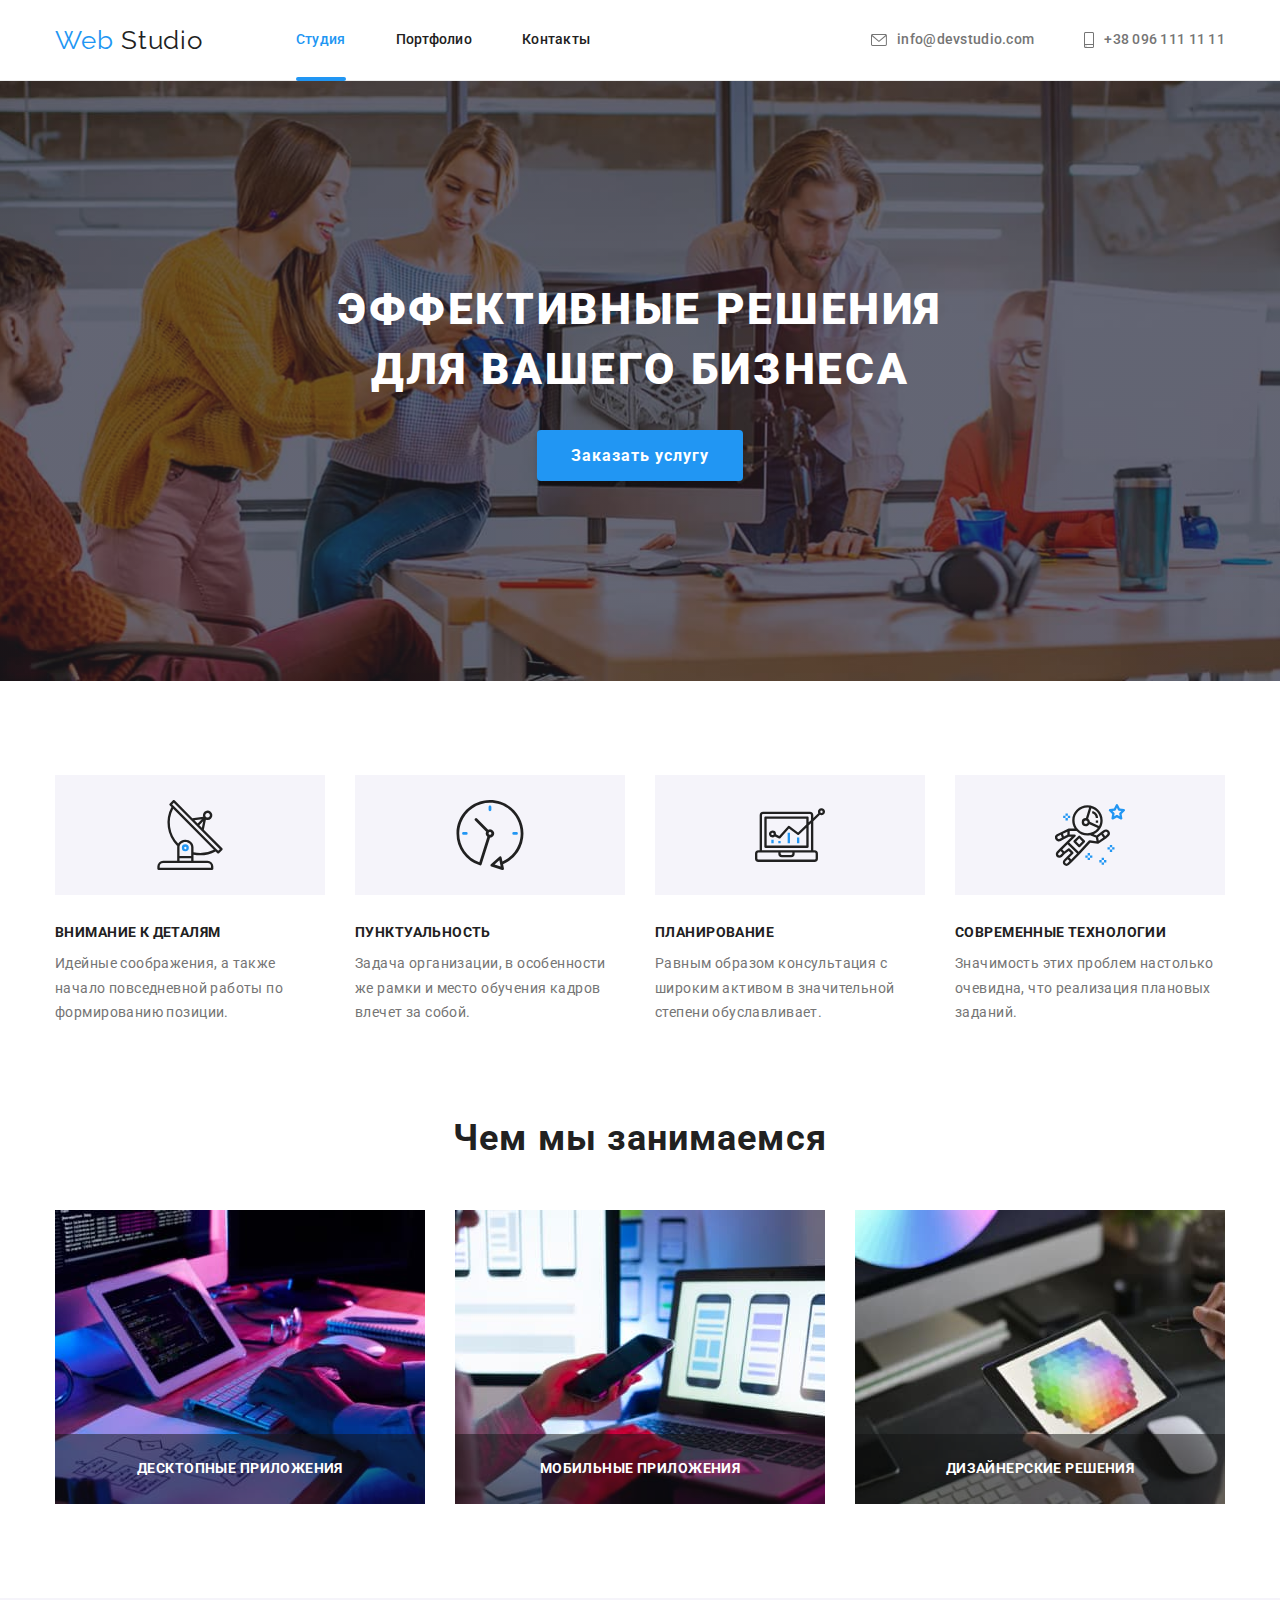
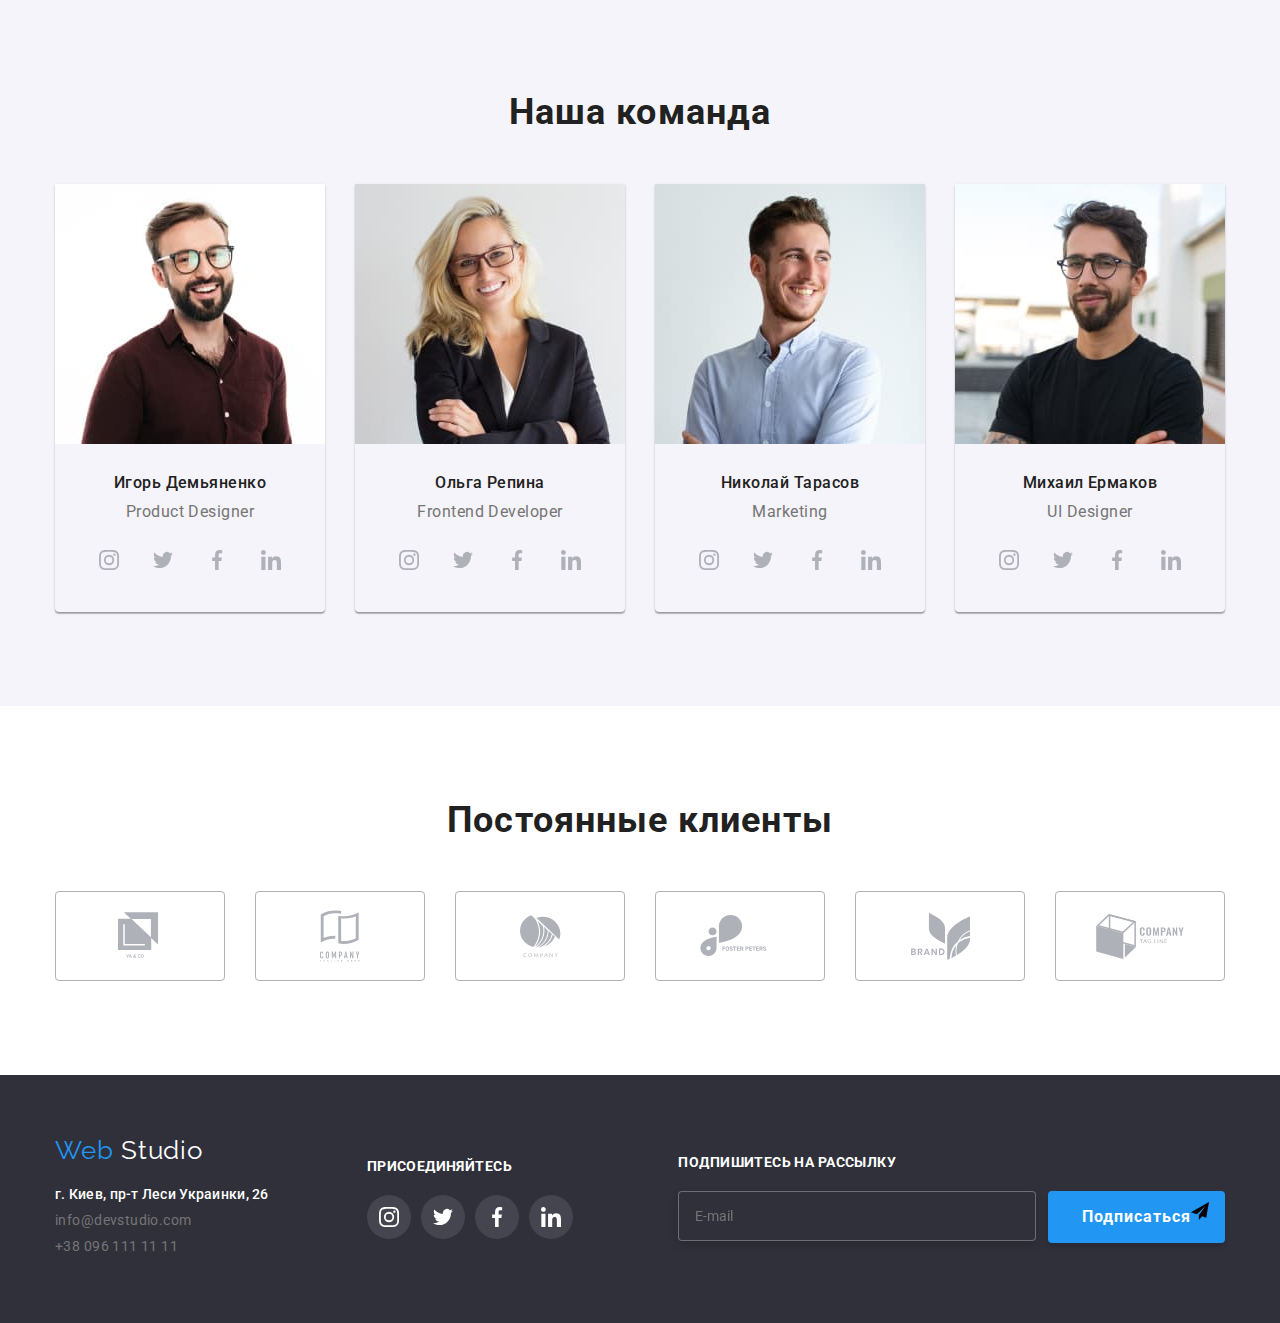
==== commit 10ca7664: "gvgg" ====
--- a/index.html
+++ b/index.html
@@ -407,7 +407,11 @@
 					<form class="footer-form">
 						<input class="mail-footer" type="email" name="mail" placeholder="E-mail" />
 
-						<button class="button-footer" type="submit">Подписаться</button>
+						<button class="button-footer" type="submit">
+							Подписаться<svg class="icon-footer" width="18px" height="18px">
+								<use href="./images/icon-2/sprite.svg#icon-send"></use>
+							</svg>
+						</button>
 					</form>
 				</div>
 				<!-- </div> -->
@@ -436,12 +440,30 @@
 						</svg>
 					</div>
 
-					<div class="form-field"><label for="tel">Телефон</label><input type="tel" name="tel" id="tel" /></div>
-
-					<div class="form-field"><label for="mail">Почта</label><input type="email" name="mail" id="mail" /></div>
+					<div class="form-field">
+						<label for="tel" class="form-label">Телефон</label
+						><input type="tel" name="tel" id="tel" class="form-input" /><svg
+							class="icon-form"
+							width="18px"
+							height="18px"
+						>
+							<use href="./images/icon-2/sprite.svg#icon-phone"></use>
+						</svg>
+					</div>
+
+					<div class="form-field">
+						<label for="mail" class="form-label">Почта</label
+						><input type="email" name="mail" id="mail" class="form-input" /><svg
+							class="icon-form"
+							width="18px"
+							height="18px"
+						>
+							<use href="./images/icon-2/sprite.svg#icon-email"></use>
+						</svg>
+					</div>
 
 					<div class="form-field comment">
-						<label for="comment">Комментарий</label>
+						<label for="comment" class="form-label">Комментарий</label>
 						<textarea name="comment" id="comment" rows="8" placeholder="Введите текст"></textarea>
 					</div>
 
--- a/css/styles.css
+++ b/css/styles.css
@@ -673,6 +673,8 @@
 	border-radius: 4px;
 }
 .button-footer {
+	position: relative;
+
 	cursor: pointer;
 	color: #ffffff;
 	background-color: #2196f3;
@@ -688,7 +690,9 @@
 
 	padding: 11px 34px;
 }
-
+.icon-footer {
+	position: absolute;
+}
 /* MODALKA */
 
 .backdrop {
@@ -777,11 +781,14 @@
 	text-align: center;
 	letter-spacing: 0.03em;
 	color: var(--primary-text-color);
+
+	margin-bottom: 30px;
 }
 
 .form-field > label {
-	margin-bottom: 4px;
-	padding: 0;
+	position: absolute;
+	left: 0;
+	top: 0;
 
 	font-weight: 400;
 	font-size: 12px;
@@ -797,6 +804,7 @@
 }
 .form-field > input {
 	height: 40px;
+	padding: 12px 42px;
 
 	border: 1px solid rgba(33, 33, 33, 0.2);
 	border-radius: 4px;
@@ -829,14 +837,16 @@
 	margin-bottom: 30px;
 	text-align: center;
 }
-.form-input {
+.form-field {
 	position: relative;
 }
 
 .icon-form {
 	position: absolute;
-	bottom: 14px;
+	top: 50%;
 	left: 14px;
+	transform: translateY(-50%);
+	margin: 0;
 }
 .form-input:focus + .icon-form {
 	fill: var(--accent-color);
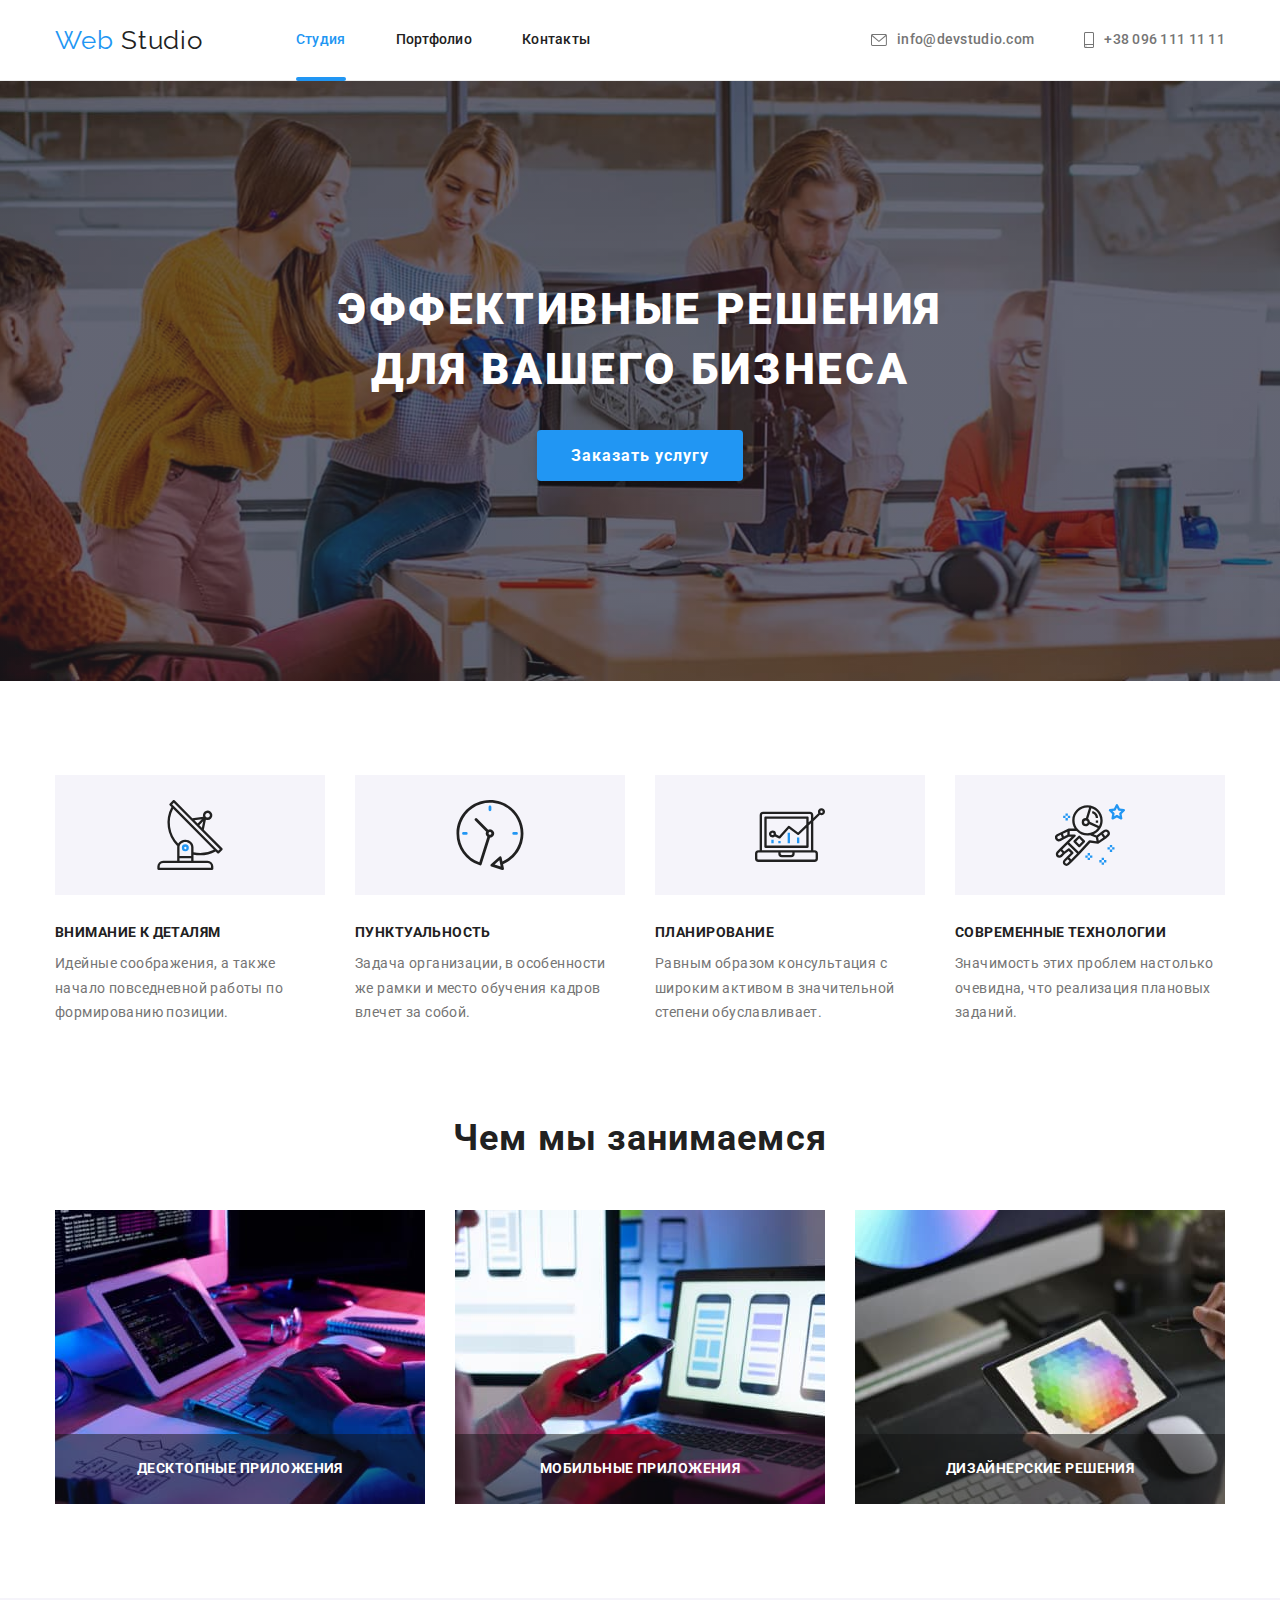
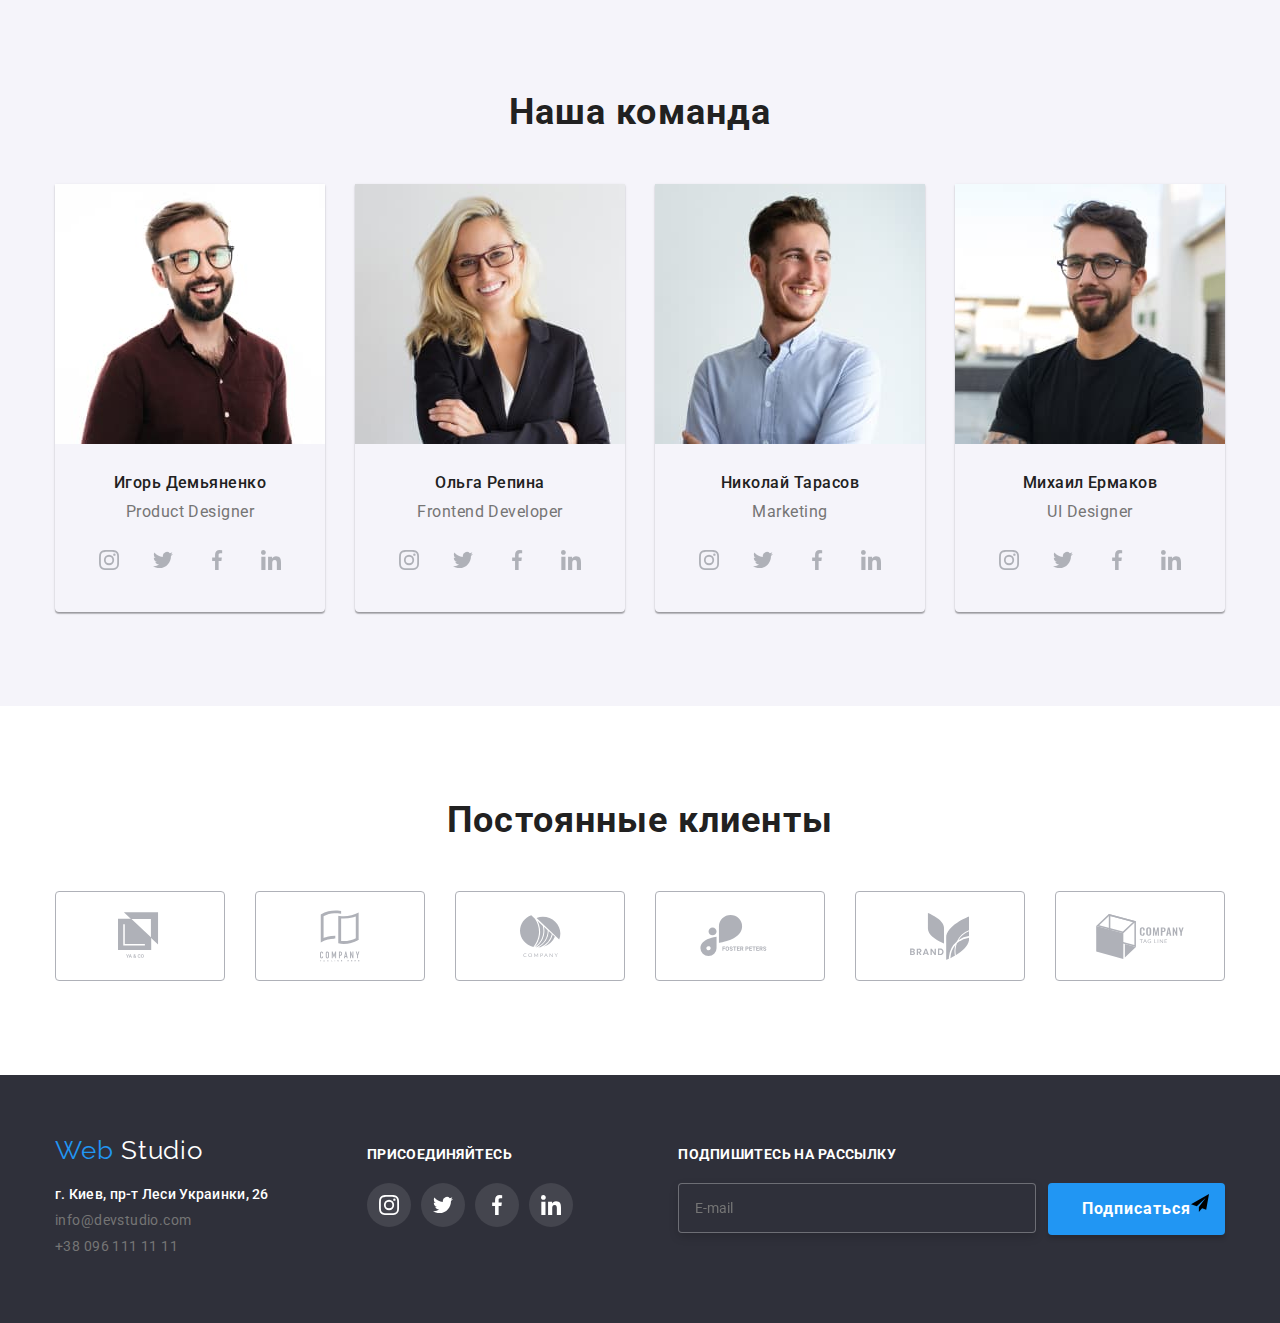
==== commit 055a3e83: "instal sass" ====
--- a/index.html
+++ b/index.html
@@ -12,7 +12,7 @@
 			rel="stylesheet"
 			href="https://cdnjs.cloudflare.com/ajax/libs/modern-normalize/1.0.0/modern-normalize.min.css"
 		/>
-		<link rel="stylesheet" href="./css/styles.css" />
+		<link rel="stylesheet" href="./css/main.min.css" />
 	</head>
 
 	<!-- ШАПКА -->
--- a/css/main.min.css
+++ b/css/main.min.css
@@ -0,0 +1,2 @@
+body{background-color:#ffffff;color:#212121;font-family:Roboto, sans-serif;font-size:14px;font-style:normal;margin-left:auto;margin-right:auto;padding-top:80px}h1,h2,h3,h4,h5,h6,p{margin-top:0;margin-bottom:0}img{display:block}.list{list-style:none;margin:0;padding:0}.section{padding-top:94px;padding-bottom:94px}.container{width:1200px;padding-left:15px;padding-right:15px;margin-left:auto;margin-right:auto}.heading{font-weight:700;font-size:36px;line-height:1.16;text-align:center;letter-spacing:0.03em;margin-bottom:50px}.list.features,.list.heading,.list.team,.list.portfolio,.list.content,.list.clients,.list.address.up{display:flex;align-items:center}.main{color:#fff;font-weight:900;font-size:44px;line-height:1.36;text-align:center;letter-spacing:0.06em;text-transform:uppercase;margin-bottom:30px}.logo{color:#212121;font-family:Raleway, sans-serif;font-size:26px;line-height:1.19;letter-spacing:0.03em;text-decoration:none}.web{color:#2196f3}.logo-footer{margin-bottom:20px}.header-page{border-bottom:1px solid #ececec;position:fixed;width:100%;top:0;background-color:#fff;z-index:2}.container.header{display:flex;align-items:center;justify-content:space-between}.link-page{font-weight:500;font-size:14px;line-height:1.14;letter-spacing:0.02em;color:#212121;text-decoration:none;display:block;padding-top:32px;padding-bottom:32px;transition:color 250ms cubic-bezier(0.4, 0, 0.2, 1)}.link .link-page.current{display:flex;position:relative}.link .link-page.current::before{content:"";position:absolute;bottom:-1px;width:100%;height:4px;background-color:#2196f3;border-radius:2px}.link-page:hover,.link-page:focus{color:#2196f3}.link-page.current{color:#2196f3}.list.nav{margin-left:93px}.list.nav .link+.link{margin-left:50px}.list.address .link+.link{margin-left:50px}.link-contacts{font-weight:500;line-height:1.14;letter-spacing:0.02em;color:#757575;text-decoration:none;transition:color 250ms cubic-bezier(0.4, 0, 0.2, 1)}.link-contacts:hover,.link-contacts:focus{color:#2196f3}.link-contacts.up{display:inline-flex;align-items:center;padding-top:32px;padding-bottom:32px;fill:#757575}.link-contacts.up:hover,.link-contacts.up:focus{fill:#2196f3}.icon-address{margin-right:10px;transition:fill 250ms cubic-bezier(0.4, 0, 0.2, 1)}.link-contacts.down{font-weight:400;line-height:1.17;letter-spacing:0.03em}.link-down{margin-bottom:9px;font-style:normal}.link-contacts.address{color:#ffffff;transition:color 250ms cubic-bezier(0.4, 0, 0.2, 1)}.link-contacts.address:hover,.link-contacts.address:focus{color:#2196f3}.list.nav,.list.address,.navigation{display:flex;align-items:center}.footer-page{background-color:#2f303a}.logo.down{color:#ffffff}.container.footer{padding-top:60px;padding-bottom:60px;align-items:baseline;display:flex;justify-content:center;margin-left:auto;margin-right:auto}.list.social.footer{justify-content:left;margin-top:0}.link-social.footer{fill:#fff;background-color:rgba(255,255,255,0.1);transition:background-color 250ms cubic-bezier(0.4, 0, 0.2, 1)}.link-social.footer:hover{background-color:#2196f3}.footer-box h2,b{color:#fff;margin-bottom:20px;display:block}.footer-box b{margin-bottom:20px}.footer-form{display:flex}.footer-box{width:calc((100% - 2 * 30px) / 2)}.mail-footer{height:50px;width:358px;background-color:#2f303a;border-radius:4px;margin-right:12px;padding-top:12px;padding-bottom:12px;padding-left:16px;border:1px solid rgba(255,255,255,0.3);filter:drop-shadow(0px 4px 4px rgba(0,0,0,0.15));border-radius:4px}.button-footer{position:relative;cursor:pointer;color:#ffffff;background-color:#2196f3;font-weight:700;font-size:16px;line-height:1.85;letter-spacing:0.06em;box-shadow:0px 4px 4px rgba(0,0,0,0.15);border-radius:4px;border:none;text-decoration:none;padding:11px 34px}.icon-footer{position:absolute}.section.hero{text-align:center;padding-bottom:200px;padding-top:200px;background-color:#2f303a;background-image:linear-gradient(to right, rgba(47,48,58,0.4), rgba(47,48,58,0.4)),url(../images/background.jpg);background-repeat:no-repeat;background-position:center;background-size:cover}.button-hero{cursor:pointer;color:#ffffff;background-color:#2196f3;font-weight:700;font-size:16px;line-height:1.85;letter-spacing:0.06em;box-shadow:0px 4px 4px rgba(0,0,0,0.15);border-radius:4px;border:none;text-decoration:none;padding:11px 34px;display:inline-block;min-width:200px}.features-head{font-weight:bold;font-size:14px;line-height:1.14;letter-spacing:0.03em;text-transform:uppercase;margin-bottom:10px}.features-text{font-weight:400;font-size:14px;line-height:1.74;letter-spacing:0.03em;color:#757575;text-transform:none;margin-top:0;margin-bottom:0}.list.features{margin-left:-30px}.item-features{margin-left:30px;flex-basis:calc(100% / 4 - 30px)}.section.features{padding-bottom:0px}.item-features::before{content:"";height:120px;display:block;margin-bottom:30px;background-color:#f5f4fa;background-repeat:no-repeat;background-position:center;background-image:url(../images/icon/Vector.svg)}.item-features:nth-child(2)::before{background-image:url(../images/icon/clock.svg)}.item-features:nth-child(3)::before{background-image:url(../images/icon/Vector3.svg)}.item-features:nth-child(4)::before{background-image:url(../images/icon/astronaut.svg)}.position.heading{margin:0;position:relative}.position.heading::before{display:inline-block;position:absolute;content:"";width:370px;height:70px;background-color:#111111;opacity:0.5;bottom:0;left:0}.heading-text{color:#fff;font-weight:bold;font-size:14px;line-height:1.14;text-align:center;letter-spacing:0.03em;text-transform:uppercase;position:absolute;bottom:27px;width:100%}.list.heading{margin-left:-30px;margin-bottom:0}.item-heading{width:370px;margin-left:30px;flex-basis:calc(100% / 3 - 30px)}.section.team{background-color:#f5f4fa}.name{font-weight:500;font-size:16px;line-height:1.18;letter-spacing:0.03em;margin-bottom:10px}.work{font-weight:400;font-size:16px;line-height:1.18;letter-spacing:0.03em;color:#757575}.work-div{padding-top:30px;padding-bottom:30px}.list.team{margin-right:-30px;text-align:center}.item-team{box-shadow:0px 1px 3px rgba(0,0,0,0.12),0px 1px 1px rgba(0,0,0,0.14),0px 2px 1px rgba(0,0,0,0.2);border-radius:0px 0px 4px 4px;margin-right:30px;width:calc(100% / 4 - 30px)}.item-team:nth-child(4n){margin-right:0}.list.social{display:flex;justify-content:center;margin-top:16px}.list.social li{width:44px;height:44px}.list.social li+li{margin-left:10px}.link-social{display:flex;width:44px;height:44px;border-radius:50%;justify-content:center;align-items:center;fill:#afb1b8;transition:background-color 250ms cubic-bezier(0.4, 0, 0.2, 1),fill 250ms cubic-bezier(0.4, 0, 0.2, 1)}.link-social:hover,.link-social:focus{background-color:#2196f3;fill:#fff}.list.clients{align-items:center;justify-content:center}.list.social.footer{justify-content:start}.link-clients{display:flex;align-items:center;justify-content:center;width:100%;height:90px;fill:#afb1b8;border:1px solid #afb1b8;box-sizing:border-box;border-radius:4px;transition:border-color 250ms cubic-bezier(0.4, 0, 0.2, 1),fill 250ms cubic-bezier(0.4, 0, 0.2, 1)}.item-clients{margin-right:30px;width:calc((100% - 5 * 30px) / 6)}.link-clients:hover,.link-clients:focus{fill:#2196f3;border-color:#2196f3}.item-clients:nth-child(6n){margin-right:0px}.backdrop{position:fixed;top:0;left:0;height:100%;width:100%;opacity:1;background-color:rgba(0,0,0,0.2);z-index:3;transition:250ms cubic-bezier(0.4, 0, 0.2, 1)}.backdrop.is-hidden{opacity:0;pointer-events:none}.modal{display:flex;position:absolute;top:50%;left:50%;transform:translate(-50%, -50%);max-width:528px;max-height:581px;padding:0px;background:#ffffff;box-shadow:0px 1px 3px rgba(0,0,0,0.12),0px 1px 1px rgba(0,0,0,0.14),0px 2px 1px rgba(0,0,0,0.2);border-radius:4px}.button-close{cursor:pointer;width:30px;height:30px;fill:#212121;border-radius:50%;text-decoration:none;z-index:5;outline:none;display:flex;align-items:center;justify-content:center;position:absolute;right:8px;top:8px;padding:0px;border:1px solid rgba(0,0,0,0.1);transition:fill 250ms cubic-bezier(0.4, 0, 0.2, 1)}.button-close:hover,.button-close:focus{fill:#2196f3}.form{position:relative;width:448px;outline:1px solid greenyellow;padding:40px;box-sizing:content-box}.form-field{display:flex;flex-direction:column;margin-bottom:28px}.form-field.comment{margin-bottom:20px}.js-speaker-form b{font-weight:700;font-size:20px;line-height:1.15;text-align:center;letter-spacing:0.03em;color:#212121;margin-bottom:30px}.form-field>label{position:absolute;left:0;bottom:100%;margin-bottom:4px;font-weight:400;font-size:12px;line-height:1.16;letter-spacing:0.01em;color:#757575}.form-field>label::placeholder{font-size:12px;line-height:1.16;letter-spacing:0.01em;color:rgba(117,117,117,0.5)}.form-field>input{height:40px;padding:12px 42px;border:1px solid rgba(33,33,33,0.2);border-radius:4px}.form-field>textarea{height:120px;padding:12px 16px;resize:none;border:1px solid rgba(33,33,33,0.2);border-radius:4px}.btn-center{display:block;text-align:center}.policy{line-height:1.71;letter-spacing:0.03em;color:#757575;margin-bottom:30px;text-align:center}.form-field{position:relative}.icon-form{position:absolute;top:50%;left:14px;transform:translateY(-50%);margin:0}.form-input:focus+.icon-form{fill:#2196f3}
+/*# sourceMappingURL=main.min.css.map */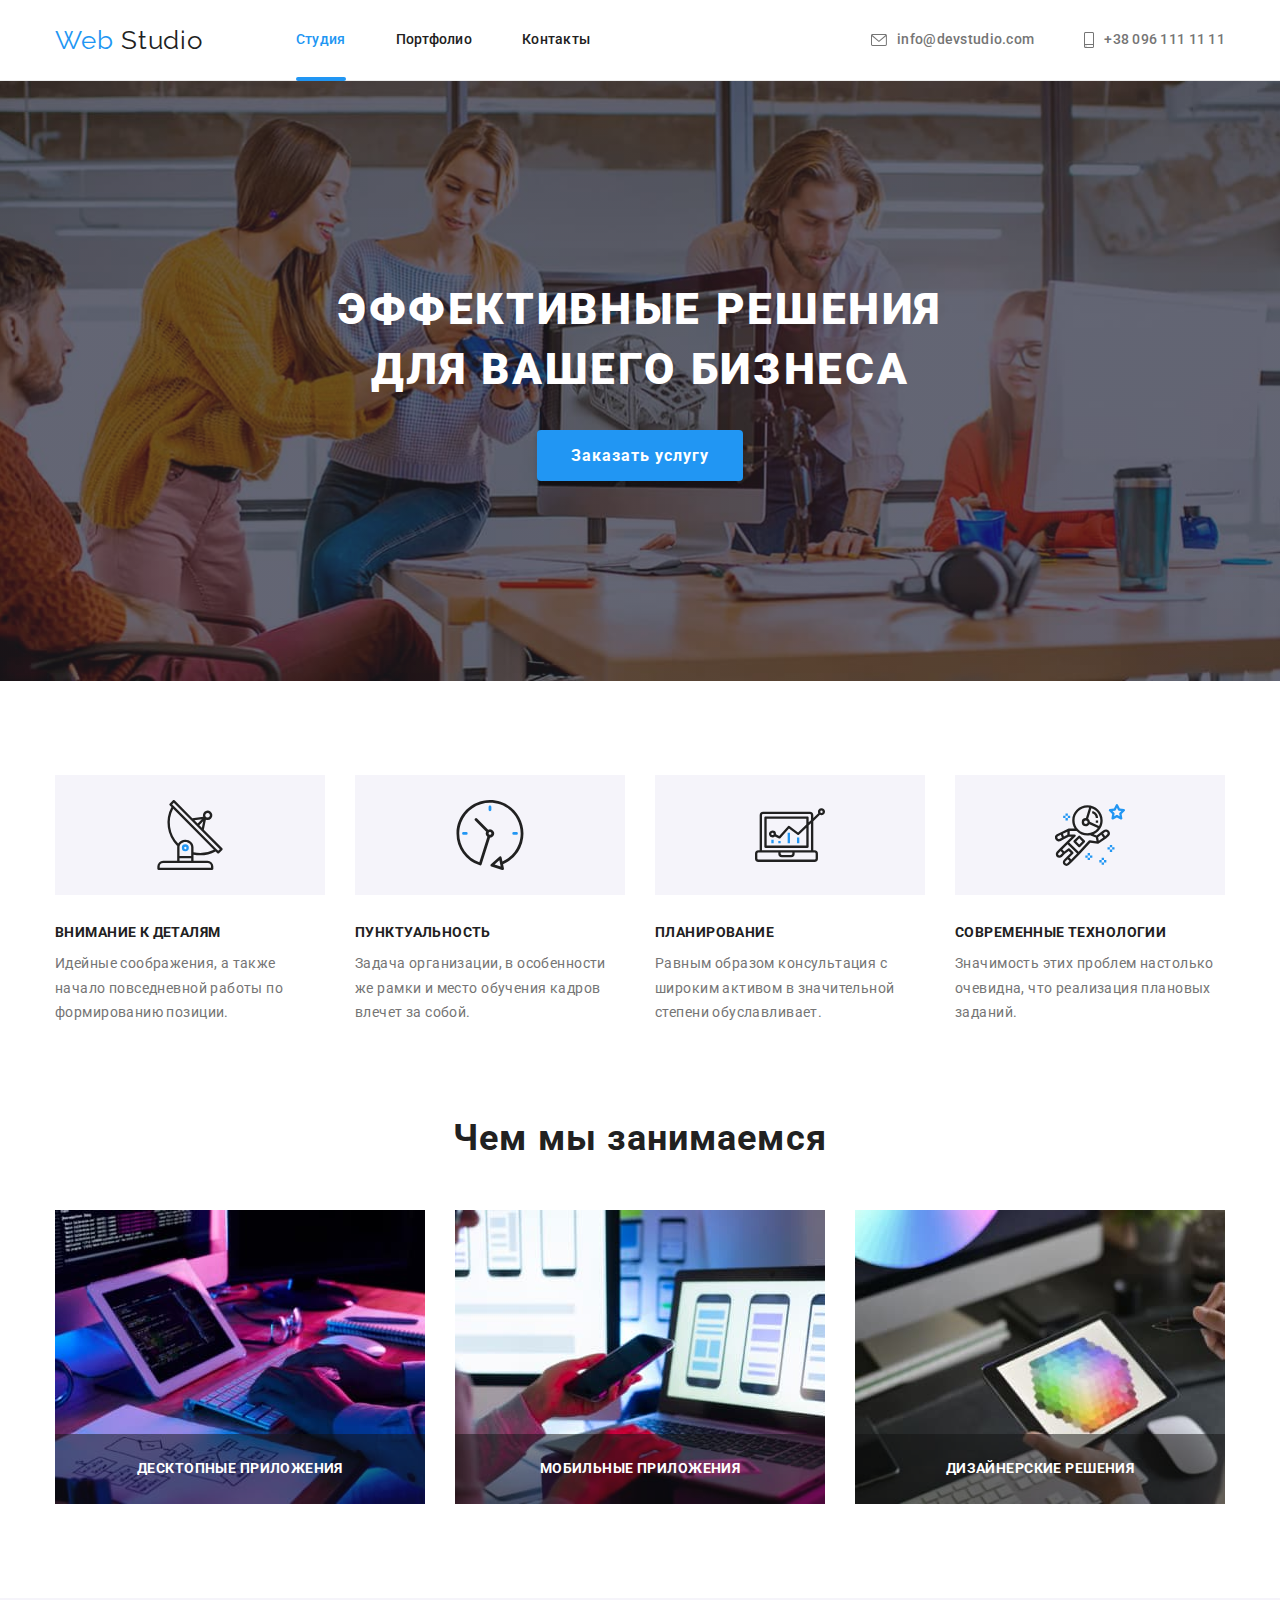
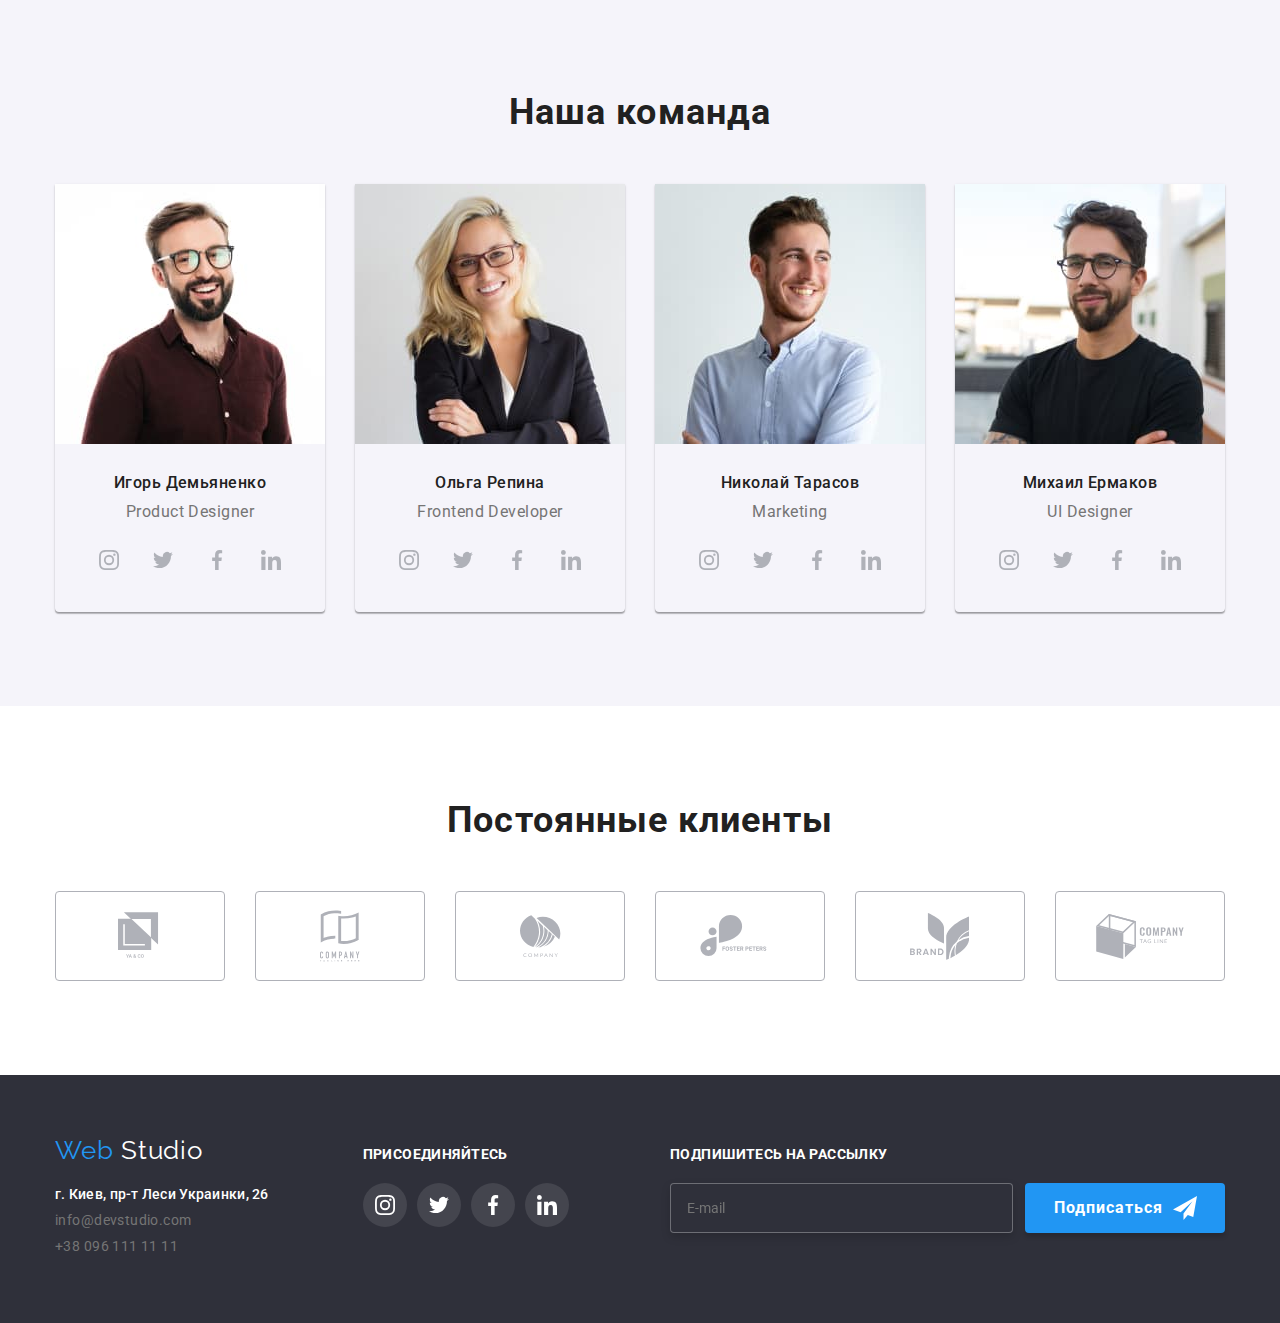
==== commit 8571a12a: "add form" ====
--- a/index.html
+++ b/index.html
@@ -408,7 +408,7 @@
 						<input class="mail-footer" type="email" name="mail" placeholder="E-mail" />
 
 						<button class="button-footer" type="submit">
-							Подписаться<svg class="icon-footer" width="18px" height="18px">
+							Подписаться<svg class="icon-footer" width="24px" height="24px">
 								<use href="./images/icon-2/sprite.svg#icon-send"></use>
 							</svg>
 						</button>
--- a/css/main.min.css
+++ b/css/main.min.css
@@ -1,2 +1,2 @@
-body{background-color:#ffffff;color:#212121;font-family:Roboto, sans-serif;font-size:14px;font-style:normal;margin-left:auto;margin-right:auto;padding-top:80px}h1,h2,h3,h4,h5,h6,p{margin-top:0;margin-bottom:0}img{display:block}.list{list-style:none;margin:0;padding:0}.section{padding-top:94px;padding-bottom:94px}.container{width:1200px;padding-left:15px;padding-right:15px;margin-left:auto;margin-right:auto}.heading{font-weight:700;font-size:36px;line-height:1.16;text-align:center;letter-spacing:0.03em;margin-bottom:50px}.list.features,.list.heading,.list.team,.list.portfolio,.list.content,.list.clients,.list.address.up{display:flex;align-items:center}.main{color:#fff;font-weight:900;font-size:44px;line-height:1.36;text-align:center;letter-spacing:0.06em;text-transform:uppercase;margin-bottom:30px}.logo{color:#212121;font-family:Raleway, sans-serif;font-size:26px;line-height:1.19;letter-spacing:0.03em;text-decoration:none}.web{color:#2196f3}.logo-footer{margin-bottom:20px}.header-page{border-bottom:1px solid #ececec;position:fixed;width:100%;top:0;background-color:#fff;z-index:2}.container.header{display:flex;align-items:center;justify-content:space-between}.link-page{font-weight:500;font-size:14px;line-height:1.14;letter-spacing:0.02em;color:#212121;text-decoration:none;display:block;padding-top:32px;padding-bottom:32px;transition:color 250ms cubic-bezier(0.4, 0, 0.2, 1)}.link .link-page.current{display:flex;position:relative}.link .link-page.current::before{content:"";position:absolute;bottom:-1px;width:100%;height:4px;background-color:#2196f3;border-radius:2px}.link-page:hover,.link-page:focus{color:#2196f3}.link-page.current{color:#2196f3}.list.nav{margin-left:93px}.list.nav .link+.link{margin-left:50px}.list.address .link+.link{margin-left:50px}.link-contacts{font-weight:500;line-height:1.14;letter-spacing:0.02em;color:#757575;text-decoration:none;transition:color 250ms cubic-bezier(0.4, 0, 0.2, 1)}.link-contacts:hover,.link-contacts:focus{color:#2196f3}.link-contacts.up{display:inline-flex;align-items:center;padding-top:32px;padding-bottom:32px;fill:#757575}.link-contacts.up:hover,.link-contacts.up:focus{fill:#2196f3}.icon-address{margin-right:10px;transition:fill 250ms cubic-bezier(0.4, 0, 0.2, 1)}.link-contacts.down{font-weight:400;line-height:1.17;letter-spacing:0.03em}.link-down{margin-bottom:9px;font-style:normal}.link-contacts.address{color:#ffffff;transition:color 250ms cubic-bezier(0.4, 0, 0.2, 1)}.link-contacts.address:hover,.link-contacts.address:focus{color:#2196f3}.list.nav,.list.address,.navigation{display:flex;align-items:center}.footer-page{background-color:#2f303a}.logo.down{color:#ffffff}.container.footer{padding-top:60px;padding-bottom:60px;align-items:baseline;display:flex;justify-content:center;margin-left:auto;margin-right:auto}.list.social.footer{justify-content:left;margin-top:0}.link-social.footer{fill:#fff;background-color:rgba(255,255,255,0.1);transition:background-color 250ms cubic-bezier(0.4, 0, 0.2, 1)}.link-social.footer:hover{background-color:#2196f3}.footer-box h2,b{color:#fff;margin-bottom:20px;display:block}.footer-box b{margin-bottom:20px}.footer-form{display:flex}.footer-box{width:calc((100% - 2 * 30px) / 2)}.mail-footer{height:50px;width:358px;background-color:#2f303a;border-radius:4px;margin-right:12px;padding-top:12px;padding-bottom:12px;padding-left:16px;border:1px solid rgba(255,255,255,0.3);filter:drop-shadow(0px 4px 4px rgba(0,0,0,0.15));border-radius:4px}.button-footer{position:relative;cursor:pointer;color:#ffffff;background-color:#2196f3;font-weight:700;font-size:16px;line-height:1.85;letter-spacing:0.06em;box-shadow:0px 4px 4px rgba(0,0,0,0.15);border-radius:4px;border:none;text-decoration:none;padding:11px 34px}.icon-footer{position:absolute}.section.hero{text-align:center;padding-bottom:200px;padding-top:200px;background-color:#2f303a;background-image:linear-gradient(to right, rgba(47,48,58,0.4), rgba(47,48,58,0.4)),url(../images/background.jpg);background-repeat:no-repeat;background-position:center;background-size:cover}.button-hero{cursor:pointer;color:#ffffff;background-color:#2196f3;font-weight:700;font-size:16px;line-height:1.85;letter-spacing:0.06em;box-shadow:0px 4px 4px rgba(0,0,0,0.15);border-radius:4px;border:none;text-decoration:none;padding:11px 34px;display:inline-block;min-width:200px}.features-head{font-weight:bold;font-size:14px;line-height:1.14;letter-spacing:0.03em;text-transform:uppercase;margin-bottom:10px}.features-text{font-weight:400;font-size:14px;line-height:1.74;letter-spacing:0.03em;color:#757575;text-transform:none;margin-top:0;margin-bottom:0}.list.features{margin-left:-30px}.item-features{margin-left:30px;flex-basis:calc(100% / 4 - 30px)}.section.features{padding-bottom:0px}.item-features::before{content:"";height:120px;display:block;margin-bottom:30px;background-color:#f5f4fa;background-repeat:no-repeat;background-position:center;background-image:url(../images/icon/Vector.svg)}.item-features:nth-child(2)::before{background-image:url(../images/icon/clock.svg)}.item-features:nth-child(3)::before{background-image:url(../images/icon/Vector3.svg)}.item-features:nth-child(4)::before{background-image:url(../images/icon/astronaut.svg)}.position.heading{margin:0;position:relative}.position.heading::before{display:inline-block;position:absolute;content:"";width:370px;height:70px;background-color:#111111;opacity:0.5;bottom:0;left:0}.heading-text{color:#fff;font-weight:bold;font-size:14px;line-height:1.14;text-align:center;letter-spacing:0.03em;text-transform:uppercase;position:absolute;bottom:27px;width:100%}.list.heading{margin-left:-30px;margin-bottom:0}.item-heading{width:370px;margin-left:30px;flex-basis:calc(100% / 3 - 30px)}.section.team{background-color:#f5f4fa}.name{font-weight:500;font-size:16px;line-height:1.18;letter-spacing:0.03em;margin-bottom:10px}.work{font-weight:400;font-size:16px;line-height:1.18;letter-spacing:0.03em;color:#757575}.work-div{padding-top:30px;padding-bottom:30px}.list.team{margin-right:-30px;text-align:center}.item-team{box-shadow:0px 1px 3px rgba(0,0,0,0.12),0px 1px 1px rgba(0,0,0,0.14),0px 2px 1px rgba(0,0,0,0.2);border-radius:0px 0px 4px 4px;margin-right:30px;width:calc(100% / 4 - 30px)}.item-team:nth-child(4n){margin-right:0}.list.social{display:flex;justify-content:center;margin-top:16px}.list.social li{width:44px;height:44px}.list.social li+li{margin-left:10px}.link-social{display:flex;width:44px;height:44px;border-radius:50%;justify-content:center;align-items:center;fill:#afb1b8;transition:background-color 250ms cubic-bezier(0.4, 0, 0.2, 1),fill 250ms cubic-bezier(0.4, 0, 0.2, 1)}.link-social:hover,.link-social:focus{background-color:#2196f3;fill:#fff}.list.clients{align-items:center;justify-content:center}.list.social.footer{justify-content:start}.link-clients{display:flex;align-items:center;justify-content:center;width:100%;height:90px;fill:#afb1b8;border:1px solid #afb1b8;box-sizing:border-box;border-radius:4px;transition:border-color 250ms cubic-bezier(0.4, 0, 0.2, 1),fill 250ms cubic-bezier(0.4, 0, 0.2, 1)}.item-clients{margin-right:30px;width:calc((100% - 5 * 30px) / 6)}.link-clients:hover,.link-clients:focus{fill:#2196f3;border-color:#2196f3}.item-clients:nth-child(6n){margin-right:0px}.backdrop{position:fixed;top:0;left:0;height:100%;width:100%;opacity:1;background-color:rgba(0,0,0,0.2);z-index:3;transition:250ms cubic-bezier(0.4, 0, 0.2, 1)}.backdrop.is-hidden{opacity:0;pointer-events:none}.modal{display:flex;position:absolute;top:50%;left:50%;transform:translate(-50%, -50%);max-width:528px;max-height:581px;padding:0px;background:#ffffff;box-shadow:0px 1px 3px rgba(0,0,0,0.12),0px 1px 1px rgba(0,0,0,0.14),0px 2px 1px rgba(0,0,0,0.2);border-radius:4px}.button-close{cursor:pointer;width:30px;height:30px;fill:#212121;border-radius:50%;text-decoration:none;z-index:5;outline:none;display:flex;align-items:center;justify-content:center;position:absolute;right:8px;top:8px;padding:0px;border:1px solid rgba(0,0,0,0.1);transition:fill 250ms cubic-bezier(0.4, 0, 0.2, 1)}.button-close:hover,.button-close:focus{fill:#2196f3}.form{position:relative;width:448px;outline:1px solid greenyellow;padding:40px;box-sizing:content-box}.form-field{display:flex;flex-direction:column;margin-bottom:28px}.form-field.comment{margin-bottom:20px}.js-speaker-form b{font-weight:700;font-size:20px;line-height:1.15;text-align:center;letter-spacing:0.03em;color:#212121;margin-bottom:30px}.form-field>label{position:absolute;left:0;bottom:100%;margin-bottom:4px;font-weight:400;font-size:12px;line-height:1.16;letter-spacing:0.01em;color:#757575}.form-field>label::placeholder{font-size:12px;line-height:1.16;letter-spacing:0.01em;color:rgba(117,117,117,0.5)}.form-field>input{height:40px;padding:12px 42px;border:1px solid rgba(33,33,33,0.2);border-radius:4px}.form-field>textarea{height:120px;padding:12px 16px;resize:none;border:1px solid rgba(33,33,33,0.2);border-radius:4px}.btn-center{display:block;text-align:center}.policy{line-height:1.71;letter-spacing:0.03em;color:#757575;margin-bottom:30px;text-align:center}.form-field{position:relative}.icon-form{position:absolute;top:50%;left:14px;transform:translateY(-50%);margin:0}.form-input:focus+.icon-form{fill:#2196f3}
+body{background-color:#ffffff;color:#212121;font-family:Roboto, sans-serif;font-size:14px;font-style:normal;margin-left:auto;margin-right:auto;padding-top:80px}h1,h2,h3,h4,h5,h6,p{margin-top:0;margin-bottom:0}img{display:block}.list{list-style:none;margin:0;padding:0}.section{padding-top:94px;padding-bottom:94px}.container{width:1200px;padding-left:15px;padding-right:15px;margin-left:auto;margin-right:auto}.heading{font-weight:700;font-size:36px;line-height:1.16;text-align:center;letter-spacing:0.03em;margin-bottom:50px}.list.features,.list.heading,.list.team,.list.portfolio,.list.content,.list.clients,.list.address.up{display:flex;align-items:center}.main{color:#fff;font-weight:900;font-size:44px;line-height:1.36;text-align:center;letter-spacing:0.06em;text-transform:uppercase;margin-bottom:30px}.logo{color:#212121;font-family:Raleway, sans-serif;font-size:26px;line-height:1.19;letter-spacing:0.03em;text-decoration:none}.web{color:#2196f3}.logo-footer{margin-bottom:20px}.header-page{border-bottom:1px solid #ececec;position:fixed;width:100%;top:0;background-color:#fff;z-index:2}.container.header{display:flex;align-items:center;justify-content:space-between}.link-page{font-weight:500;font-size:14px;line-height:1.14;letter-spacing:0.02em;color:#212121;text-decoration:none;display:block;padding-top:32px;padding-bottom:32px;transition:color 250ms cubic-bezier(0.4, 0, 0.2, 1)}.link .link-page.current{display:flex;position:relative}.link .link-page.current::before{content:"";position:absolute;bottom:-1px;width:100%;height:4px;background-color:#2196f3;border-radius:2px}.link-page:hover,.link-page:focus{color:#2196f3}.link-page.current{color:#2196f3}.list.nav{margin-left:93px}.list.nav .link+.link{margin-left:50px}.list.address .link+.link{margin-left:50px}.link-contacts{font-weight:500;line-height:1.14;letter-spacing:0.02em;color:#757575;text-decoration:none;transition:color 250ms cubic-bezier(0.4, 0, 0.2, 1)}.link-contacts:hover,.link-contacts:focus{color:#2196f3}.link-contacts.up{display:inline-flex;align-items:center;padding-top:32px;padding-bottom:32px;fill:#757575}.link-contacts.up:hover,.link-contacts.up:focus{fill:#2196f3}.icon-address{margin-right:10px;transition:fill 250ms cubic-bezier(0.4, 0, 0.2, 1)}.link-contacts.down{font-weight:400;line-height:1.17;letter-spacing:0.03em}.link-down{margin-bottom:9px;font-style:normal}.link-contacts.address{color:#ffffff;transition:color 250ms cubic-bezier(0.4, 0, 0.2, 1)}.link-contacts.address:hover,.link-contacts.address:focus{color:#2196f3}.list.nav,.list.address,.navigation{display:flex;align-items:center}.footer-page{background-color:#2f303a}.logo.down{color:#ffffff}.container.footer{padding-top:60px;padding-bottom:60px;align-items:baseline;display:flex;justify-content:center;margin-left:auto;margin-right:auto}.list.social.footer{justify-content:left;margin-top:0}.link-social.footer{fill:#fff;background-color:rgba(255,255,255,0.1);transition:background-color 250ms cubic-bezier(0.4, 0, 0.2, 1)}.link-social.footer:hover{background-color:#2196f3}.footer-box h2,b{color:#fff;margin-bottom:20px;display:block}.footer-box b{margin-bottom:20px}.footer-form{display:flex}.footer-box{width:calc((100% - 2 * 30px) / 2)}.mail-footer{height:50px;width:358px;background-color:#2f303a;border-radius:4px;margin-right:12px;padding-top:12px;padding-bottom:12px;padding-left:16px;border:1px solid rgba(255,255,255,0.3);filter:drop-shadow(0px 4px 4px rgba(0,0,0,0.15));border-radius:4px}.button-footer{position:relative;cursor:pointer;color:#ffffff;background-color:#2196f3;font-weight:700;font-size:16px;line-height:1.85;letter-spacing:0.06em;box-shadow:0px 4px 4px rgba(0,0,0,0.15);border-radius:4px;border:none;text-decoration:none;width:200px;padding-top:10px;padding-bottom:10px;padding-left:29px;padding-right:62px}.icon-footer{position:absolute;margin-left:10px;top:50%;right:28px;transform:translateY(-50%);fill:#fff}.mail-footer:hover,.mail-footer:focus{outline-color:#2196f3}.section.hero{text-align:center;padding-bottom:200px;padding-top:200px;background-color:#2f303a;background-image:linear-gradient(to right, rgba(47,48,58,0.4), rgba(47,48,58,0.4)),url(../images/background.jpg);background-repeat:no-repeat;background-position:center;background-size:cover}.button-hero{cursor:pointer;color:#ffffff;background-color:#2196f3;font-weight:700;font-size:16px;line-height:1.85;letter-spacing:0.06em;box-shadow:0px 4px 4px rgba(0,0,0,0.15);border-radius:4px;border:none;text-decoration:none;padding:11px 34px;display:inline-block;min-width:200px}.features-head{font-weight:bold;font-size:14px;line-height:1.14;letter-spacing:0.03em;text-transform:uppercase;margin-bottom:10px}.features-text{font-weight:400;font-size:14px;line-height:1.74;letter-spacing:0.03em;color:#757575;text-transform:none;margin-top:0;margin-bottom:0}.list.features{margin-left:-30px}.item-features{margin-left:30px;flex-basis:calc(100% / 4 - 30px)}.section.features{padding-bottom:0px}.item-features::before{content:"";height:120px;display:block;margin-bottom:30px;background-color:#f5f4fa;background-repeat:no-repeat;background-position:center;background-image:url(../images/icon/Vector.svg)}.item-features:nth-child(2)::before{background-image:url(../images/icon/clock.svg)}.item-features:nth-child(3)::before{background-image:url(../images/icon/Vector3.svg)}.item-features:nth-child(4)::before{background-image:url(../images/icon/astronaut.svg)}.position.heading{margin:0;position:relative}.position.heading::before{display:inline-block;position:absolute;content:"";width:370px;height:70px;background-color:#111111;opacity:0.5;bottom:0;left:0}.heading-text{color:#fff;font-weight:bold;font-size:14px;line-height:1.14;text-align:center;letter-spacing:0.03em;text-transform:uppercase;position:absolute;bottom:27px;width:100%}.list.heading{margin-left:-30px;margin-bottom:0}.item-heading{width:370px;margin-left:30px;flex-basis:calc(100% / 3 - 30px)}.section.team{background-color:#f5f4fa}.name{font-weight:500;font-size:16px;line-height:1.18;letter-spacing:0.03em;margin-bottom:10px}.work{font-weight:400;font-size:16px;line-height:1.18;letter-spacing:0.03em;color:#757575}.work-div{padding-top:30px;padding-bottom:30px}.list.team{margin-right:-30px;text-align:center}.item-team{box-shadow:0px 1px 3px rgba(0,0,0,0.12),0px 1px 1px rgba(0,0,0,0.14),0px 2px 1px rgba(0,0,0,0.2);border-radius:0px 0px 4px 4px;margin-right:30px;width:calc(100% / 4 - 30px)}.item-team:nth-child(4n){margin-right:0}.list.social{display:flex;justify-content:center;margin-top:16px}.list.social li{width:44px;height:44px}.list.social li+li{margin-left:10px}.link-social{display:flex;width:44px;height:44px;border-radius:50%;justify-content:center;align-items:center;fill:#afb1b8;transition:background-color 250ms cubic-bezier(0.4, 0, 0.2, 1),fill 250ms cubic-bezier(0.4, 0, 0.2, 1)}.link-social:hover,.link-social:focus{background-color:#2196f3;fill:#fff}.list.clients{align-items:center;justify-content:center}.list.social.footer{justify-content:start}.link-clients{display:flex;align-items:center;justify-content:center;width:100%;height:90px;fill:#afb1b8;border:1px solid #afb1b8;box-sizing:border-box;border-radius:4px;transition:border-color 250ms cubic-bezier(0.4, 0, 0.2, 1),fill 250ms cubic-bezier(0.4, 0, 0.2, 1)}.item-clients{margin-right:30px;width:calc((100% - 5 * 30px) / 6)}.link-clients:hover,.link-clients:focus{fill:#2196f3;border-color:#2196f3}.item-clients:nth-child(6n){margin-right:0px}.backdrop{position:fixed;top:0;left:0;height:100%;width:100%;opacity:1;background-color:rgba(0,0,0,0.2);z-index:3;transition:250ms cubic-bezier(0.4, 0, 0.2, 1)}.backdrop.is-hidden{opacity:0;pointer-events:none}.modal{display:flex;position:absolute;top:50%;left:50%;transform:translate(-50%, -50%);max-width:528px;max-height:581px;padding:0px;background:#ffffff;box-shadow:0px 1px 3px rgba(0,0,0,0.12),0px 1px 1px rgba(0,0,0,0.14),0px 2px 1px rgba(0,0,0,0.2);border-radius:4px}.button-close{cursor:pointer;width:30px;height:30px;fill:#212121;border-radius:50%;text-decoration:none;z-index:5;outline:none;display:flex;align-items:center;justify-content:center;position:absolute;right:8px;top:8px;padding:0px;border:1px solid rgba(0,0,0,0.1);transition:fill 250ms cubic-bezier(0.4, 0, 0.2, 1)}.button-close:hover,.button-close:focus{fill:#2196f3}.form{position:relative;width:448px;outline:1px solid greenyellow;padding:40px;box-sizing:content-box}.form-field{display:flex;flex-direction:column;margin-bottom:28px}.form-field.comment{margin-bottom:20px}.js-speaker-form b{font-weight:700;font-size:20px;line-height:1.15;text-align:center;letter-spacing:0.03em;color:#212121;margin-bottom:30px}.form-field>label{position:absolute;left:0;bottom:100%;margin-bottom:4px;font-weight:400;font-size:12px;line-height:1.16;letter-spacing:0.01em;color:#757575}.form-field>label::placeholder{font-size:12px;line-height:1.16;letter-spacing:0.01em;color:rgba(117,117,117,0.5)}.form-field>input{height:40px;padding:12px 42px;border:1px solid rgba(33,33,33,0.2);border-radius:4px}.form-field>textarea{height:120px;padding:12px 16px;resize:none;border:1px solid rgba(33,33,33,0.2);border-radius:4px}.btn-center{display:block;text-align:center}.policy{line-height:1.71;letter-spacing:0.03em;color:#757575;margin-bottom:30px;text-align:center}.form-field{position:relative}.icon-form{position:absolute;top:50%;left:14px;transform:translateY(-50%);margin:0}.form-input:hover+.icon-form,.form-input:focus+.icon-form{fill:#2196f3}.form-input:hover,.form-input:focus{outline-color:#2196f3}
 /*# sourceMappingURL=main.min.css.map */